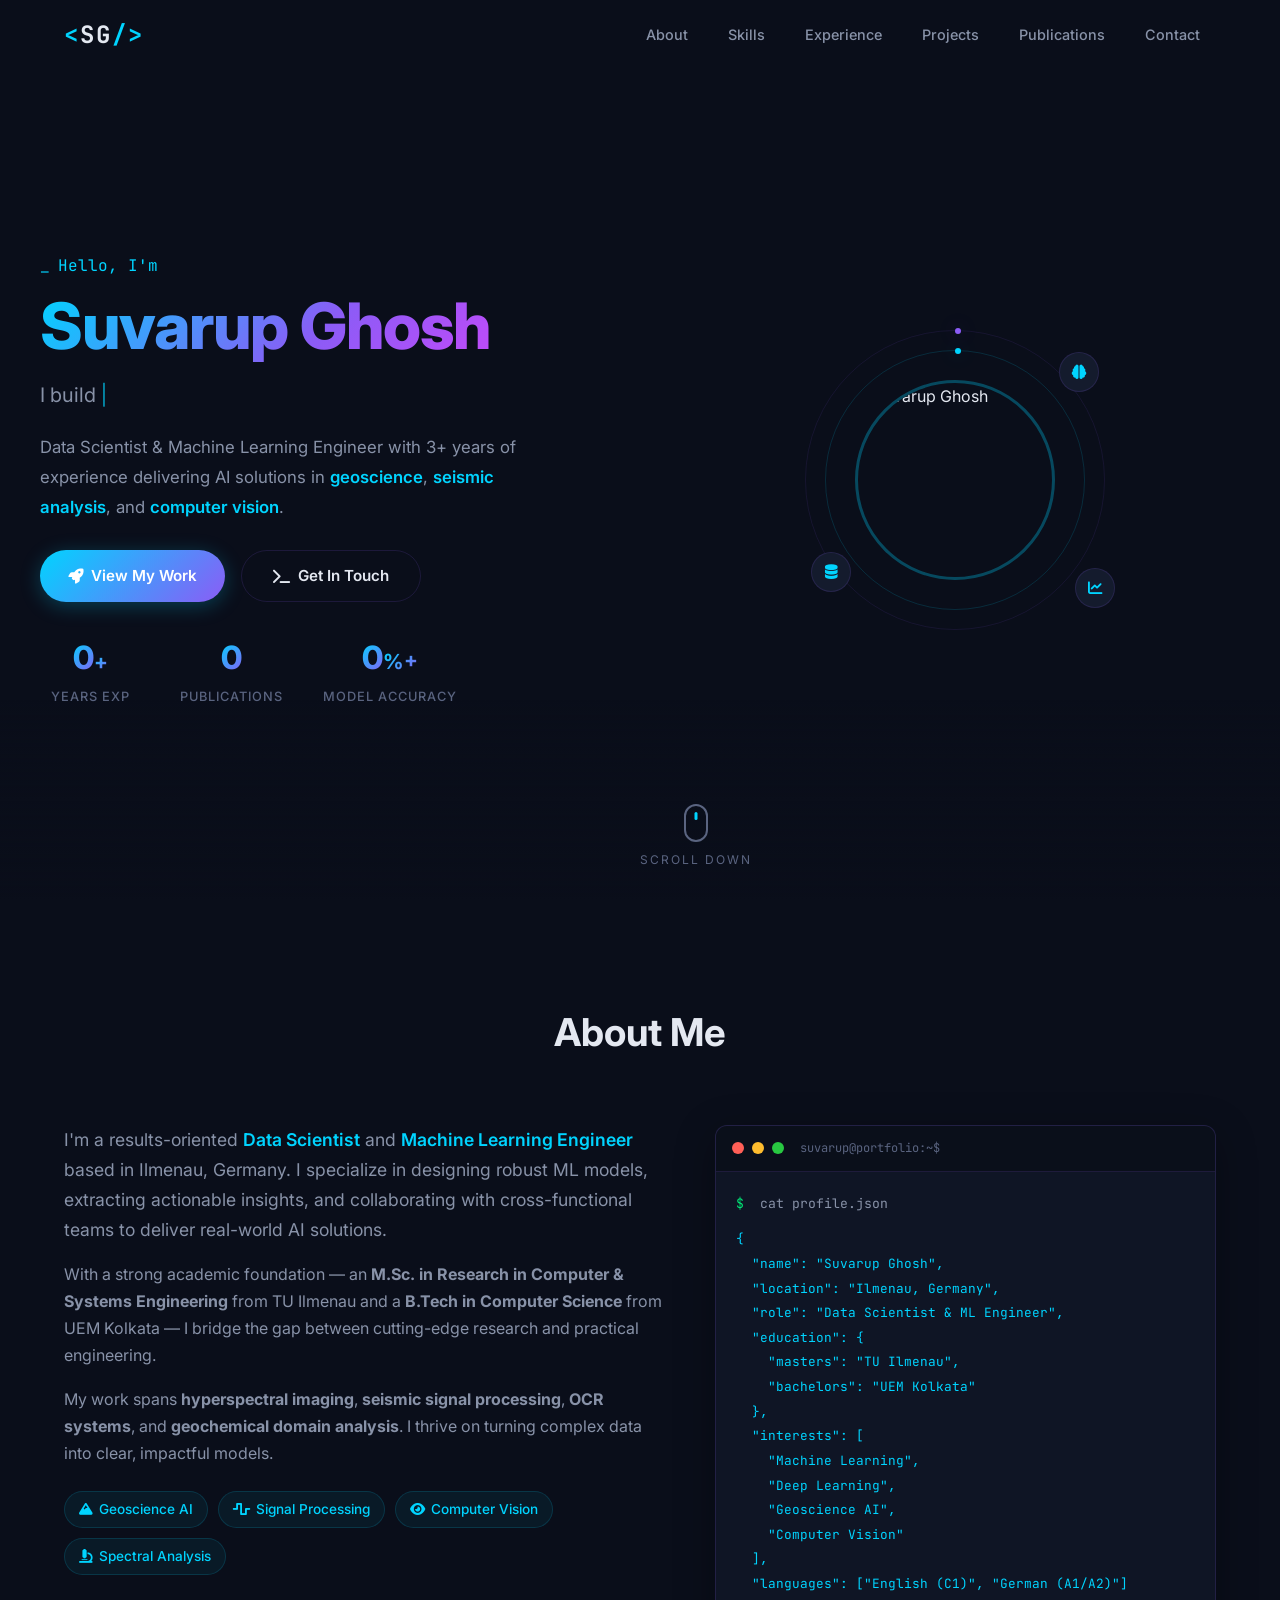
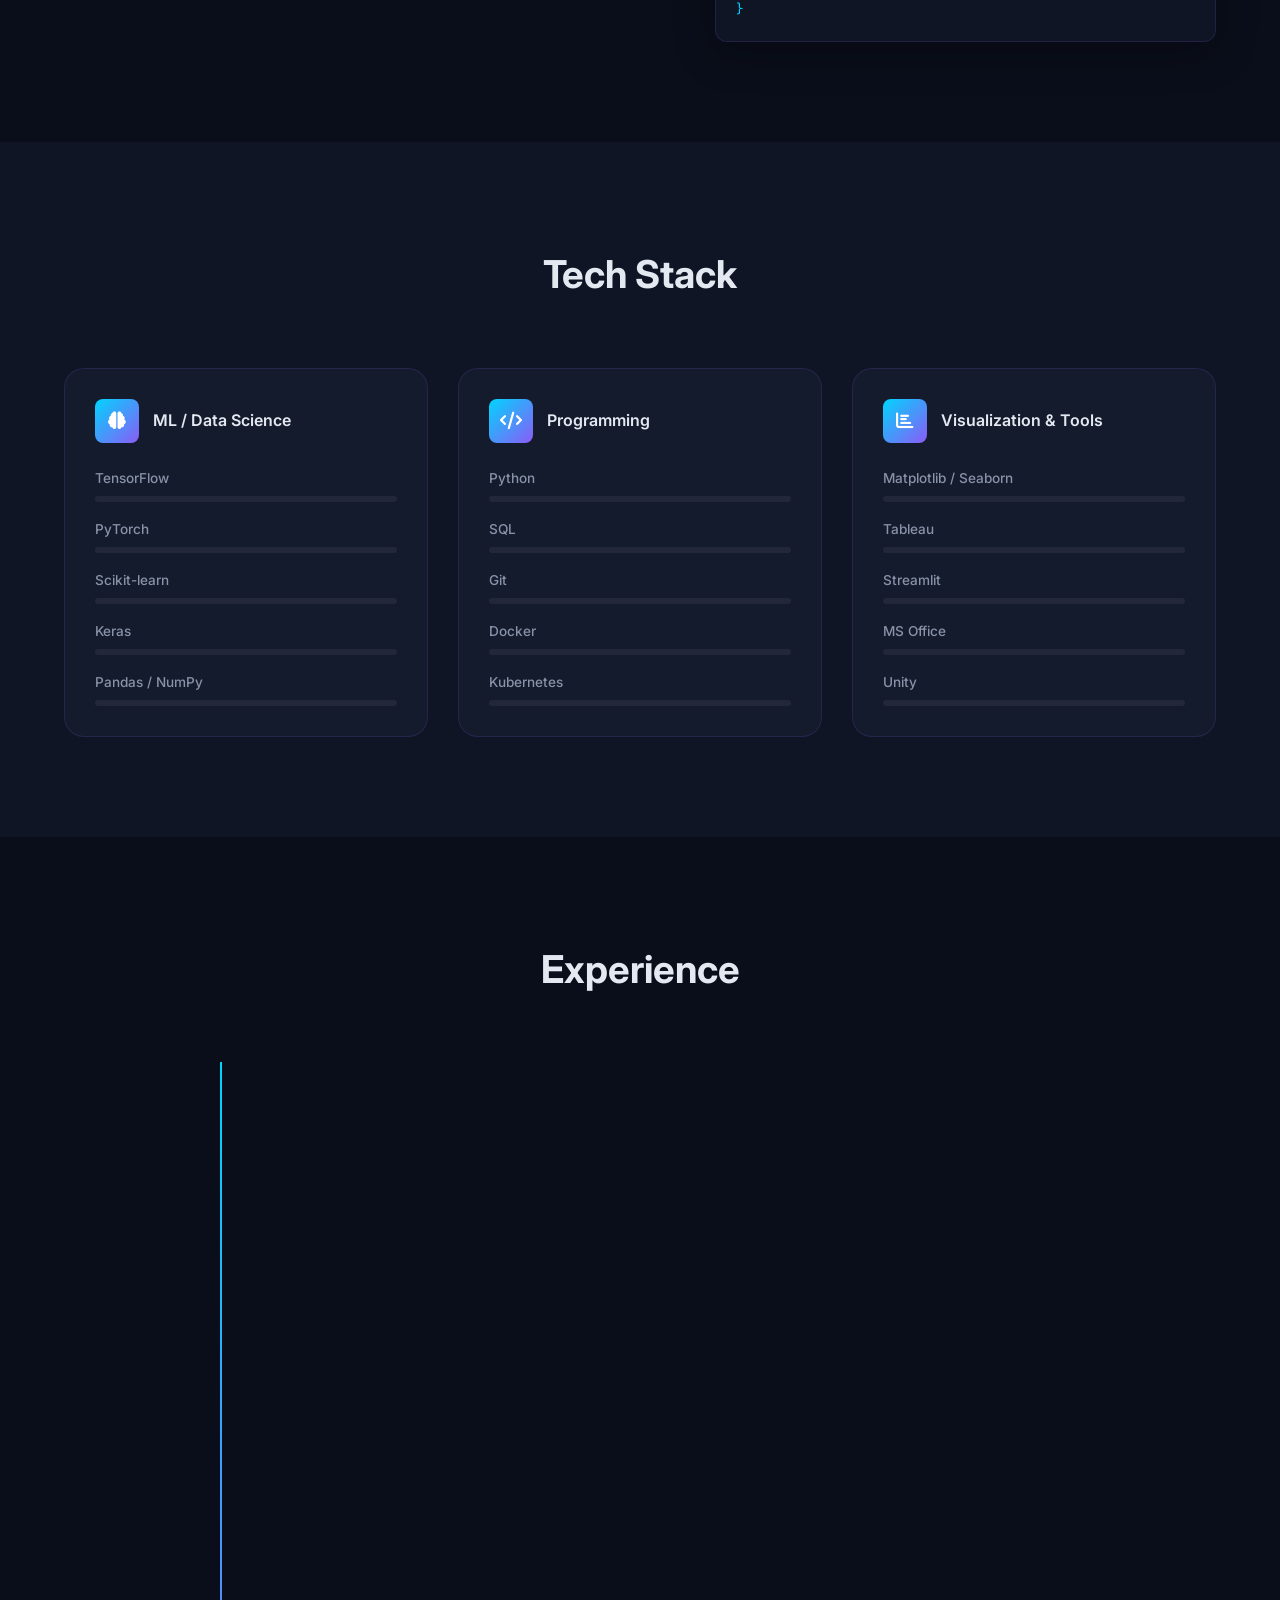
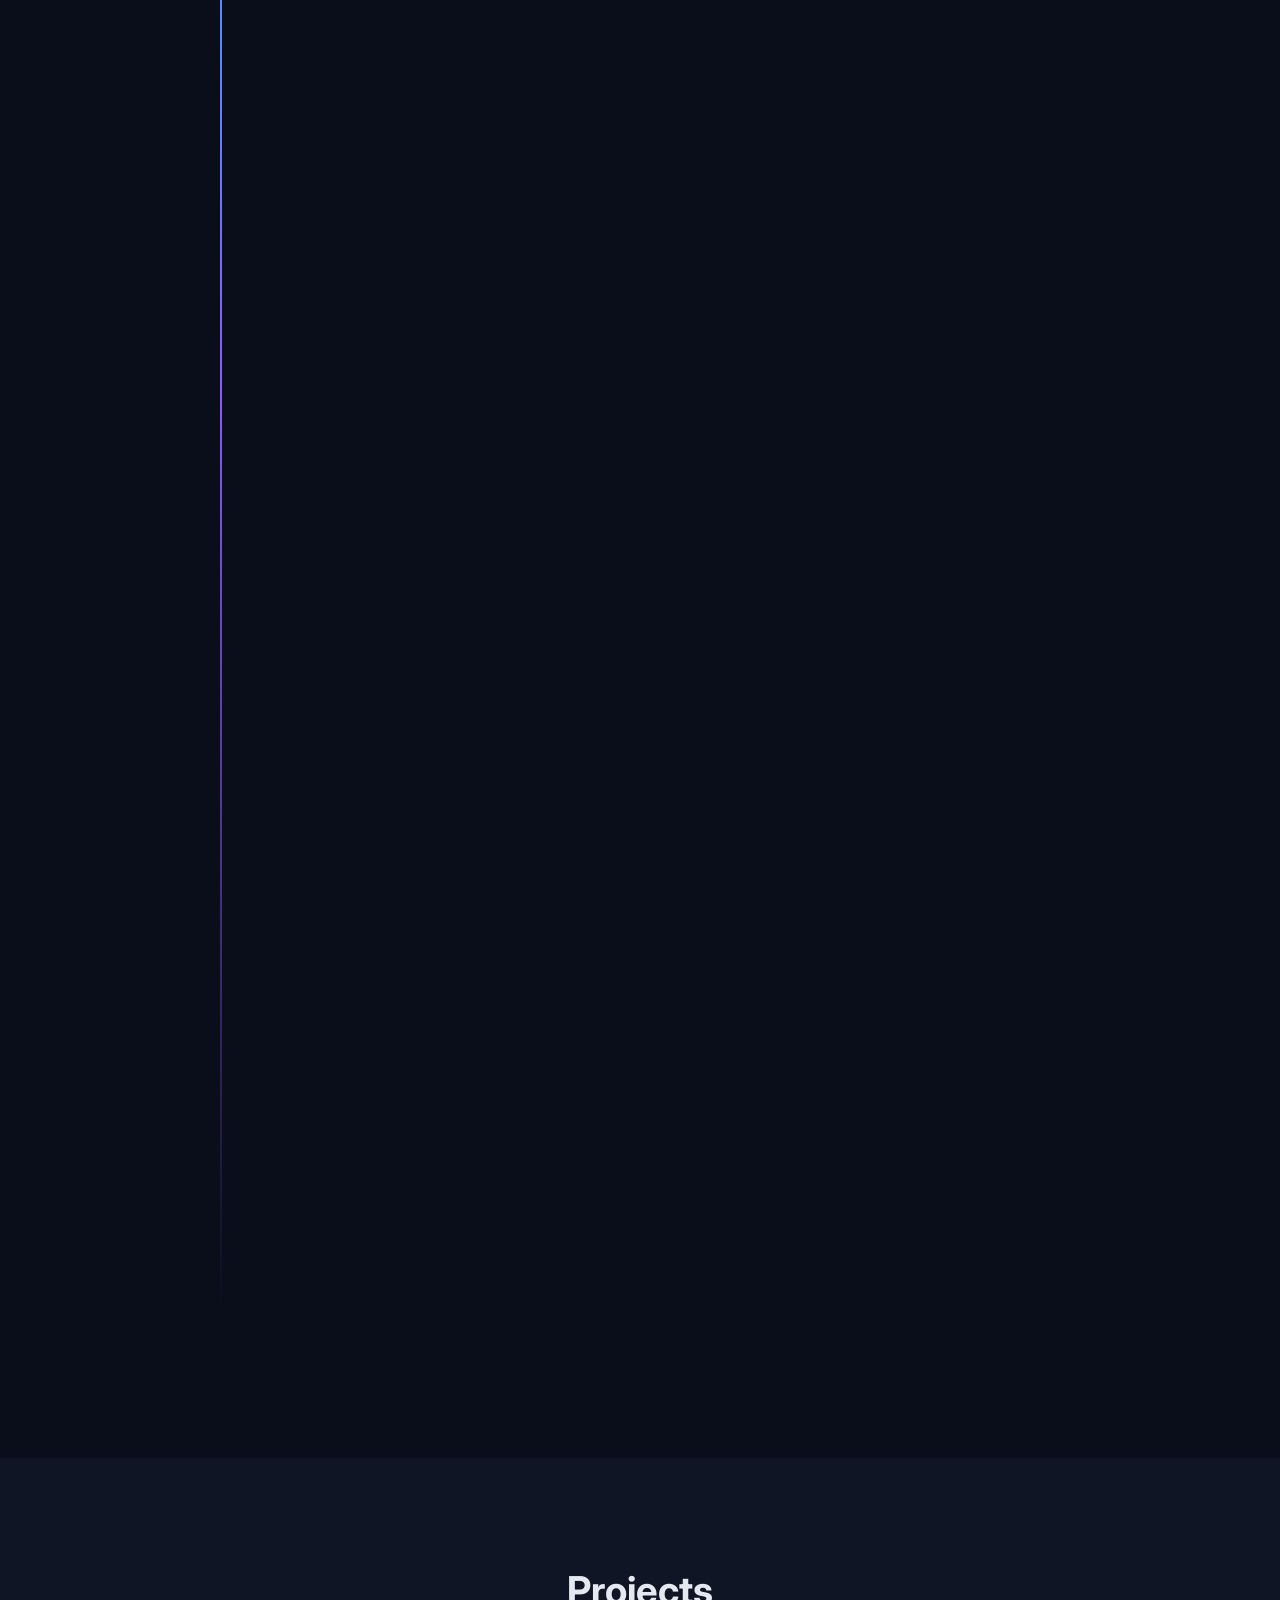
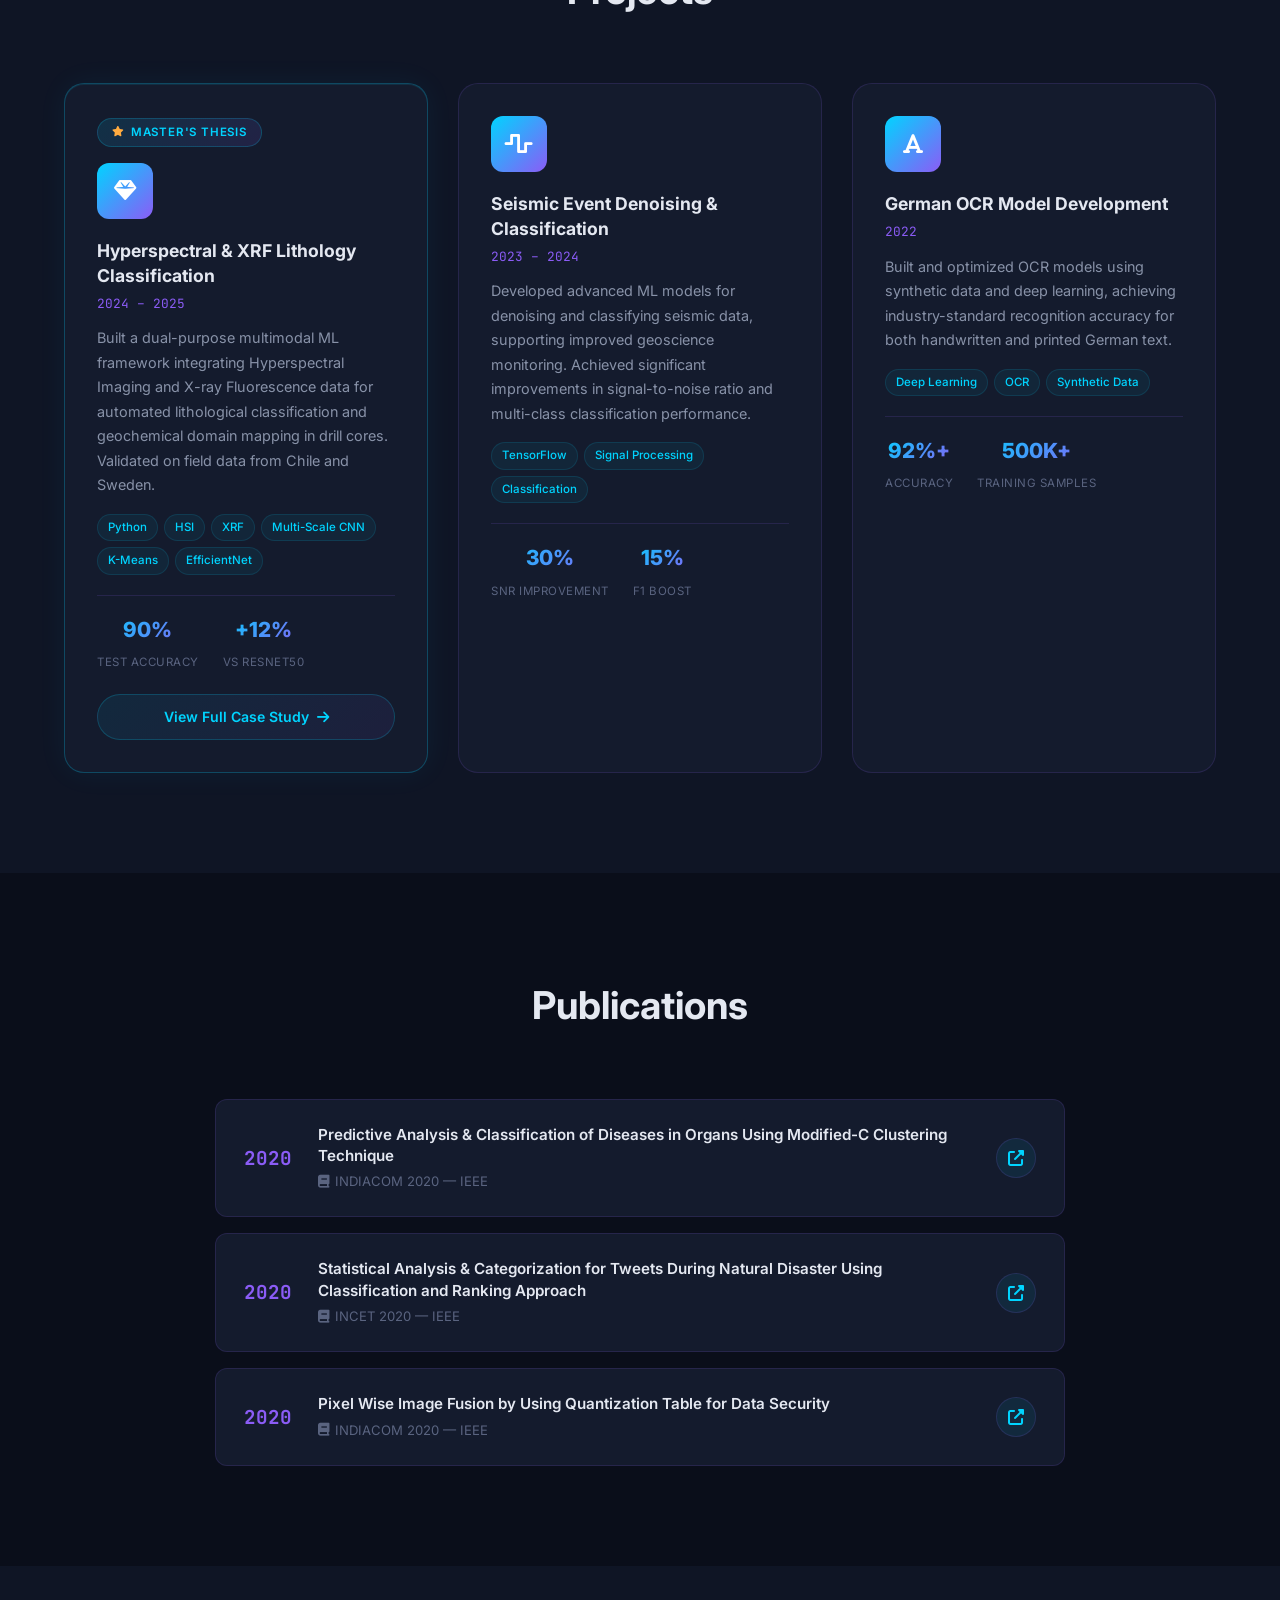
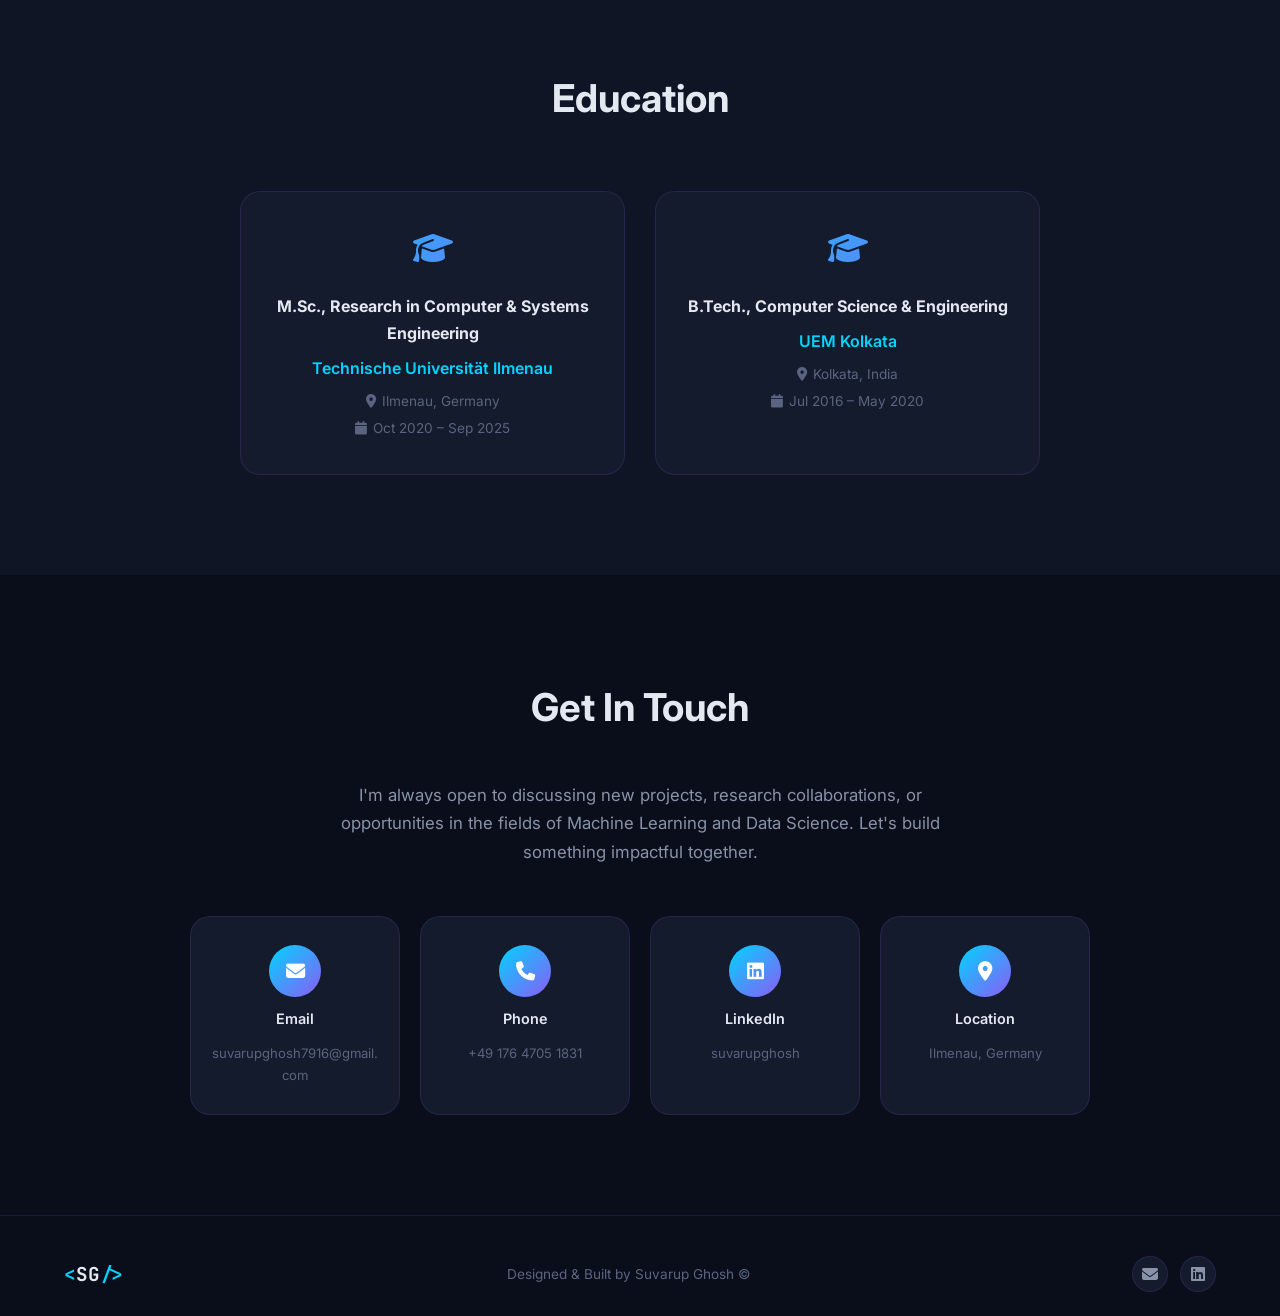
==== index.html @ 8c828f3f "Add Master's thesis case study page with full optimizations and cross-modal integration explanation" ====
<!DOCTYPE html>
<html lang="en">
<head>
    <meta charset="UTF-8">
    <meta name="viewport" content="width=device-width, initial-scale=1.0">
    <title>Suvarup Ghosh | Data Scientist & ML Engineer</title>
    <meta name="description" content="Portfolio of Suvarup Ghosh — Data Scientist & Machine Learning Engineer specializing in geoscience AI, seismic analysis, and computer vision.">
    <link rel="preconnect" href="https://fonts.googleapis.com">
    <link rel="preconnect" href="https://fonts.gstatic.com" crossorigin>
    <link href="https://fonts.googleapis.com/css2?family=Inter:wght@300;400;500;600;700;800&family=JetBrains+Mono:wght@400;500&display=swap" rel="stylesheet">
    <link rel="stylesheet" href="https://cdnjs.cloudflare.com/ajax/libs/font-awesome/6.5.1/css/all.min.css">
    <link rel="stylesheet" href="style.css">
</head>
<body>
    <!-- Particle Canvas Background -->
    <canvas id="particleCanvas"></canvas>

    <!-- Navigation -->
    <nav id="navbar" class="navbar">
        <div class="nav-container">
            <a href="#hero" class="nav-logo">
                <span class="logo-bracket">&lt;</span>SG<span class="logo-bracket">/&gt;</span>
            </a>
            <ul class="nav-links" id="navLinks">
                <li><a href="#about" class="nav-link">About</a></li>
                <li><a href="#skills" class="nav-link">Skills</a></li>
                <li><a href="#experience" class="nav-link">Experience</a></li>
                <li><a href="#projects" class="nav-link">Projects</a></li>
                <li><a href="#publications" class="nav-link">Publications</a></li>
                <li><a href="#contact" class="nav-link">Contact</a></li>
            </ul>
            <button class="nav-toggle" id="navToggle" aria-label="Toggle Navigation">
                <span></span><span></span><span></span>
            </button>
        </div>
    </nav>

    <!-- Hero Section -->
    <section id="hero" class="hero">
        <div class="hero-content">
            <div class="hero-text">
                <p class="hero-greeting">
                    <span class="typing-cursor">_</span> Hello, I'm
                </p>
                <h1 class="hero-name glitch" data-text="Suvarup Ghosh">Suvarup Ghosh</h1>
                <div class="hero-titles">
                    <span class="hero-title-static">I build </span>
                    <span class="hero-title-dynamic" id="dynamicTitle"></span>
                    <span class="cursor">|</span>
                </div>
                <p class="hero-description">
                    Data Scientist &amp; Machine Learning Engineer with 3+ years of experience delivering AI solutions in <strong>geoscience</strong>, <strong>seismic analysis</strong>, and <strong>computer vision</strong>.
                </p>
                <div class="hero-cta">
                    <a href="#projects" class="btn btn-primary btn-cta">
                        <i class="fas fa-rocket"></i> View My Work
                    </a>
                    <a href="#contact" class="btn btn-outline btn-cta">
                        <i class="fas fa-terminal"></i> Get In Touch
                    </a>
                </div>
                <div class="hero-stats">
                    <div class="stat-item">
                        <div class="stat-value-row">
                            <span class="stat-number" data-target="3">0</span><span class="stat-suffix">+</span>
                        </div>
                        <span class="stat-label">Years Exp</span>
                    </div>
                    <div class="stat-item">
                        <div class="stat-value-row">
                            <span class="stat-number" data-target="3">0</span>
                        </div>
                        <span class="stat-label">Publications</span>
                    </div>
                    <div class="stat-item">
                        <div class="stat-value-row">
                            <span class="stat-number" data-target="85">0</span><span class="stat-suffix">%+</span>
                        </div>
                        <span class="stat-label">Model Accuracy</span>
                    </div>
                </div>
            </div>
            <div class="hero-visual">
                <div class="avatar-container">
                    <div class="avatar-ring"></div>
                    <div class="avatar-ring ring-2"></div>
                    <img src="avatar.png" alt="Suvarup Ghosh" class="avatar-image">
                    <div class="orbit-dot dot-1"><i class="fas fa-brain"></i></div>
                    <div class="orbit-dot dot-2"><i class="fas fa-chart-line"></i></div>
                    <div class="orbit-dot dot-3"><i class="fas fa-database"></i></div>
                </div>
            </div>
        </div>
        <div class="scroll-indicator">
            <div class="scroll-mouse">
                <div class="scroll-wheel"></div>
            </div>
            <span>Scroll Down</span>
        </div>
    </section>

    <!-- About Section -->
    <section id="about" class="section about-section">
        <div class="container">
            <h2 class="section-title">
                About Me
            </h2>
            <div class="about-grid">
                <div class="about-text">
                    <p class="about-intro">
                        I'm a results-oriented <span class="highlight">Data Scientist</span> and <span class="highlight">Machine Learning Engineer</span> based in Ilmenau, Germany. I specialize in designing robust ML models, extracting actionable insights, and collaborating with cross-functional teams to deliver real-world AI solutions.
                    </p>
                    <p>
                        With a strong academic foundation — an <strong>M.Sc. in Research in Computer & Systems Engineering</strong> from TU Ilmenau and a <strong>B.Tech in Computer Science</strong> from UEM Kolkata — I bridge the gap between cutting-edge research and practical engineering.
                    </p>
                    <p>
                        My work spans <strong>hyperspectral imaging</strong>, <strong>seismic signal processing</strong>, <strong>OCR systems</strong>, and <strong>geochemical domain analysis</strong>. I thrive on turning complex data into clear, impactful models.
                    </p>
                    <div class="about-tags">
                        <span class="tag"><i class="fas fa-mountain"></i> Geoscience AI</span>
                        <span class="tag"><i class="fas fa-wave-square"></i> Signal Processing</span>
                        <span class="tag"><i class="fas fa-eye"></i> Computer Vision</span>
                        <span class="tag"><i class="fas fa-microscope"></i> Spectral Analysis</span>
                    </div>
                </div>
                <div class="about-card">
                    <div class="terminal-window">
                        <div class="terminal-header">
                            <div class="terminal-dot dot-red"></div>
                            <div class="terminal-dot dot-yellow"></div>
                            <div class="terminal-dot dot-green"></div>
                            <span class="terminal-title">suvarup@portfolio:~$</span>
                        </div>
                        <div class="terminal-body">
                            <p><span class="cmd-prompt">$</span> cat profile.json</p>
                            <pre><code>{
  "name": "Suvarup Ghosh",
  "location": "Ilmenau, Germany",
  "role": "Data Scientist & ML Engineer",
  "education": {
    "masters": "TU Ilmenau",
    "bachelors": "UEM Kolkata"
  },
  "interests": [
    "Machine Learning",
    "Deep Learning",
    "Geoscience AI",
    "Computer Vision"
  ],
  "languages": ["English (C1)", "German (A1/A2)"]
}</code></pre>
                        </div>
                    </div>
                </div>
            </div>
        </div>
    </section>

    <!-- Skills Section -->
    <section id="skills" class="section skills-section">
        <div class="container">
            <h2 class="section-title">
                Tech Stack
            </h2>
            <div class="skills-grid">
                <div class="skill-category" data-category="ml">
                    <div class="skill-category-header">
                        <div class="skill-icon"><i class="fas fa-brain"></i></div>
                        <h3>ML / Data Science</h3>
                    </div>
                    <div class="skill-items">
                        <div class="skill-item">
                            <span class="skill-name">TensorFlow</span>
                            <div class="skill-bar"><div class="skill-fill" data-level="90"></div></div>
                        </div>
                        <div class="skill-item">
                            <span class="skill-name">PyTorch</span>
                            <div class="skill-bar"><div class="skill-fill" data-level="85"></div></div>
                        </div>
                        <div class="skill-item">
                            <span class="skill-name">Scikit-learn</span>
                            <div class="skill-bar"><div class="skill-fill" data-level="92"></div></div>
                        </div>
                        <div class="skill-item">
                            <span class="skill-name">Keras</span>
                            <div class="skill-bar"><div class="skill-fill" data-level="88"></div></div>
                        </div>
                        <div class="skill-item">
                            <span class="skill-name">Pandas / NumPy</span>
                            <div class="skill-bar"><div class="skill-fill" data-level="95"></div></div>
                        </div>
                    </div>
                </div>
                <div class="skill-category" data-category="prog">
                    <div class="skill-category-header">
                        <div class="skill-icon"><i class="fas fa-code"></i></div>
                        <h3>Programming</h3>
                    </div>
                    <div class="skill-items">
                        <div class="skill-item">
                            <span class="skill-name">Python</span>
                            <div class="skill-bar"><div class="skill-fill" data-level="95"></div></div>
                        </div>
                        <div class="skill-item">
                            <span class="skill-name">SQL</span>
                            <div class="skill-bar"><div class="skill-fill" data-level="80"></div></div>
                        </div>
                        <div class="skill-item">
                            <span class="skill-name">Git</span>
                            <div class="skill-bar"><div class="skill-fill" data-level="85"></div></div>
                        </div>
                        <div class="skill-item">
                            <span class="skill-name">Docker</span>
                            <div class="skill-bar"><div class="skill-fill" data-level="78"></div></div>
                        </div>
                        <div class="skill-item">
                            <span class="skill-name">Kubernetes</span>
                            <div class="skill-bar"><div class="skill-fill" data-level="65"></div></div>
                        </div>
                    </div>
                </div>
                <div class="skill-category" data-category="viz">
                    <div class="skill-category-header">
                        <div class="skill-icon"><i class="fas fa-chart-bar"></i></div>
                        <h3>Visualization & Tools</h3>
                    </div>
                    <div class="skill-items">
                        <div class="skill-item">
                            <span class="skill-name">Matplotlib / Seaborn</span>
                            <div class="skill-bar"><div class="skill-fill" data-level="90"></div></div>
                        </div>
                        <div class="skill-item">
                            <span class="skill-name">Tableau</span>
                            <div class="skill-bar"><div class="skill-fill" data-level="75"></div></div>
                        </div>
                        <div class="skill-item">
                            <span class="skill-name">Streamlit</span>
                            <div class="skill-bar"><div class="skill-fill" data-level="82"></div></div>
                        </div>
                        <div class="skill-item">
                            <span class="skill-name">MS Office</span>
                            <div class="skill-bar"><div class="skill-fill" data-level="88"></div></div>
                        </div>
                        <div class="skill-item">
                            <span class="skill-name">Unity</span>
                            <div class="skill-bar"><div class="skill-fill" data-level="60"></div></div>
                        </div>
                    </div>
                </div>
            </div>
        </div>
    </section>

    <!-- Experience Section -->
    <section id="experience" class="section experience-section">
        <div class="container">
            <h2 class="section-title">
                Experience
            </h2>
            <div class="timeline">
                <div class="timeline-item" data-aos="fade-right">
                    <div class="timeline-marker">
                        <div class="marker-dot"></div>
                    </div>
                    <div class="timeline-content">
                        <div class="timeline-header">
                            <h3>Master's Thesis Student – Data Science & ML</h3>
                            <span class="timeline-company">
                                <i class="fas fa-building"></i> DMT GmbH & Co. KG, TÜV NORD GROUP
                            </span>
                            <span class="timeline-meta">
                                <i class="fas fa-calendar"></i> Sep 2024 – Sep 2025
                                <i class="fas fa-map-marker-alt"></i> Essen, Germany
                            </span>
                        </div>
                        <ul class="timeline-details">
                            <li>Developed a hyperspectral imaging (HSI) model integrating spectral and textural features, increasing lithology classification accuracy by <strong>20%</strong>.</li>
                            <li>Engineered a supervised model combining HSI and XRF data, achieving <strong>90%</strong> test accuracy on unseen drill cores.</li>
                            <li>Applied unsupervised ML for geological domain segmentation, accelerating key element identification.</li>
                            <li>Conducted multi-sensor analyses with ANCORELOG in <strong>Chile</strong> and <strong>Sweden</strong>.</li>
                            <li>Delivered results for both field operations and publications.</li>
                        </ul>
                        <div class="timeline-tags">
                            <span>Hyperspectral Imaging</span>
                            <span>XRF Analysis</span>
                            <span>Unsupervised ML</span>
                        </div>
                        <div class="reference-endorsement">
                            <div class="endorsement-header">
                                <i class="fas fa-award"></i>
                                <span>DMT Reference Letter</span>
                            </div>
                            <blockquote>
                                "Mr Ghosh's work consistently exceeded expectations… He made a significant contribution to the department's success. We were always exceptionally satisfied with his performance."
                            </blockquote>
                        </div>
                    </div>
                </div>

                <div class="timeline-item" data-aos="fade-left">
                    <div class="timeline-marker">
                        <div class="marker-dot"></div>
                    </div>
                    <div class="timeline-content">
                        <div class="timeline-header">
                            <h3>Student Assistant, Machine Learning in Seismology</h3>
                            <span class="timeline-company">
                                <i class="fas fa-building"></i> DMT GmbH & Co. KG, TÜV NORD GROUP
                            </span>
                            <span class="timeline-meta">
                                <i class="fas fa-calendar"></i> Aug 2023 – Aug 2024
                                <i class="fas fa-map-marker-alt"></i> Essen, Germany
                            </span>
                        </div>
                        <ul class="timeline-details">
                            <li>Designed and deployed ML algorithms to denoise seismic data, improving signal-to-noise ratio by <strong>30%</strong>.</li>
                            <li>Built and validated multi-class classification models, raising F1-score by <strong>15%</strong>.</li>
                            <li>Led EDA, feature engineering, and validation using Python and TensorFlow.</li>
                        </ul>
                        <div class="timeline-tags">
                            <span>Seismic Analysis</span>
                            <span>TensorFlow</span>
                            <span>Classification</span>
                        </div>
                    </div>
                </div>

                <div class="timeline-item" data-aos="fade-right">
                    <div class="timeline-marker">
                        <div class="marker-dot"></div>
                    </div>
                    <div class="timeline-content">
                        <div class="timeline-header">
                            <h3>Intern, Data Science & Experimental Text Recognition</h3>
                            <span class="timeline-company">
                                <i class="fas fa-building"></i> AI-UI GmbH
                            </span>
                            <span class="timeline-meta">
                                <i class="fas fa-calendar"></i> Dec 2022 – Apr 2023
                                <i class="fas fa-map-marker-alt"></i> Ilmenau, Germany
                            </span>
                        </div>
                        <ul class="timeline-details">
                            <li>Created synthetic German text datasets, expanding OCR training data by <strong>500,000+</strong> samples.</li>
                            <li>Co-developed OCR models achieving <strong>92%+</strong> accuracy for handwritten and printed text.</li>
                            <li>Improved models through iterative evaluation and feedback.</li>
                        </ul>
                        <div class="timeline-tags">
                            <span>OCR</span>
                            <span>Deep Learning</span>
                            <span>Synthetic Data</span>
                        </div>
                    </div>
                </div>

                <div class="timeline-item" data-aos="fade-left">
                    <div class="timeline-marker">
                        <div class="marker-dot"></div>
                    </div>
                    <div class="timeline-content">
                        <div class="timeline-header">
                            <h3>Software Engineer (Werkstudent), Full-Stack Dev</h3>
                            <span class="timeline-company">
                                <i class="fas fa-building"></i> Akademie der Wissenschaften zu Göttingen
                            </span>
                            <span class="timeline-meta">
                                <i class="fas fa-calendar"></i> Feb 2022 – Jul 2022
                                <i class="fas fa-map-marker-alt"></i> Göttingen, Germany
                            </span>
                        </div>
                        <ul class="timeline-details">
                            <li>Built client-server solutions with React.js and Leaflet for the KuVis project.</li>
                            <li>Integrated MySQL and Docker, reducing deployment time by <strong>40%</strong>.</li>
                            <li>Enhanced reliability and scalability via robust integration.</li>
                        </ul>
                        <div class="timeline-tags">
                            <span>React.js</span>
                            <span>Docker</span>
                            <span>MySQL</span>
                        </div>
                    </div>
                </div>

                <div class="timeline-item" data-aos="fade-right">
                    <div class="timeline-marker">
                        <div class="marker-dot"></div>
                    </div>
                    <div class="timeline-content">
                        <div class="timeline-header">
                            <h3>Student Assistant, Systems & Networking</h3>
                            <span class="timeline-company">
                                <i class="fas fa-building"></i> Technische Universität Ilmenau
                            </span>
                            <span class="timeline-meta">
                                <i class="fas fa-calendar"></i> Sep 2021 – Dec 2021
                                <i class="fas fa-map-marker-alt"></i> Ilmenau, Germany
                            </span>
                        </div>
                        <ul class="timeline-details">
                            <li>Administered Linux/CentOS servers, improving uptime by <strong>15%</strong>.</li>
                            <li>Enhanced communication interfaces for research networks.</li>
                            <li>Coordinated team communication and managed projects.</li>
                        </ul>
                        <div class="timeline-tags">
                            <span>Linux</span>
                            <span>Networking</span>
                            <span>Server Admin</span>
                        </div>
                    </div>
                </div>
            </div>
        </div>
    </section>

    <!-- Projects Section -->
    <section id="projects" class="section projects-section">
        <div class="container">
            <h2 class="section-title">
                Projects
            </h2>
            <div class="projects-grid">
                <div class="project-card project-card-featured" data-tilt>
                    <div class="project-card-glow"></div>
                    <div class="project-featured-badge">
                        <i class="fas fa-star"></i> Master's Thesis
                    </div>
                    <div class="project-icon">
                        <i class="fas fa-gem"></i>
                    </div>
                    <h3>Hyperspectral & XRF Lithology Classification</h3>
                    <p class="project-period">2024 – 2025</p>
                    <p class="project-desc">
                        Built a dual-purpose multimodal ML framework integrating Hyperspectral Imaging and X-ray Fluorescence data for automated lithological classification and geochemical domain mapping in drill cores. Validated on field data from Chile and Sweden.
                    </p>
                    <div class="project-tags">
                        <span>Python</span>
                        <span>HSI</span>
                        <span>XRF</span>
                        <span>Multi-Scale CNN</span>
                        <span>K-Means</span>
                        <span>EfficientNet</span>
                    </div>
                    <div class="project-metrics">
                        <div class="metric">
                            <span class="metric-value">90%</span>
                            <span class="metric-label">Test Accuracy</span>
                        </div>
                        <div class="metric">
                            <span class="metric-value">+12%</span>
                            <span class="metric-label">vs ResNet50</span>
                        </div>
                    </div>
                    <a href="thesis.html" class="project-case-study-link">
                        <span>View Full Case Study</span>
                        <i class="fas fa-arrow-right"></i>
                    </a>
                </div>

                <div class="project-card" data-tilt>
                    <div class="project-card-glow"></div>
                    <div class="project-icon">
                        <i class="fas fa-wave-square"></i>
                    </div>
                    <h3>Seismic Event Denoising & Classification</h3>
                    <p class="project-period">2023 – 2024</p>
                    <p class="project-desc">
                        Developed advanced ML models for denoising and classifying seismic data, supporting improved geoscience monitoring. Achieved significant improvements in signal-to-noise ratio and multi-class classification performance.
                    </p>
                    <div class="project-tags">
                        <span>TensorFlow</span>
                        <span>Signal Processing</span>
                        <span>Classification</span>
                    </div>
                    <div class="project-metrics">
                        <div class="metric">
                            <span class="metric-value">30%</span>
                            <span class="metric-label">SNR Improvement</span>
                        </div>
                        <div class="metric">
                            <span class="metric-value">15%</span>
                            <span class="metric-label">F1 Boost</span>
                        </div>
                    </div>
                </div>

                <div class="project-card" data-tilt>
                    <div class="project-card-glow"></div>
                    <div class="project-icon">
                        <i class="fas fa-font"></i>
                    </div>
                    <h3>German OCR Model Development</h3>
                    <p class="project-period">2022</p>
                    <p class="project-desc">
                        Built and optimized OCR models using synthetic data and deep learning, achieving industry-standard recognition accuracy for both handwritten and printed German text.
                    </p>
                    <div class="project-tags">
                        <span>Deep Learning</span>
                        <span>OCR</span>
                        <span>Synthetic Data</span>
                    </div>
                    <div class="project-metrics">
                        <div class="metric">
                            <span class="metric-value">92%+</span>
                            <span class="metric-label">Accuracy</span>
                        </div>
                        <div class="metric">
                            <span class="metric-value">500K+</span>
                            <span class="metric-label">Training Samples</span>
                        </div>
                    </div>
                </div>
            </div>
        </div>
    </section>

    <!-- Publications Section -->
    <section id="publications" class="section publications-section">
        <div class="container">
            <h2 class="section-title">
                Publications
            </h2>
            <div class="publications-list">
                <div class="publication-card">
                    <div class="pub-year">2020</div>
                    <div class="pub-content">
                        <h3>Predictive Analysis & Classification of Diseases in Organs Using Modified-C Clustering Technique</h3>
                        <p class="pub-venue"><i class="fas fa-book"></i> INDIACOM 2020 — IEEE</p>
                    </div>
                    <div class="pub-link">
                        <a href="https://ieeexplore.ieee.org/document/9083717" target="_blank" class="btn-icon" title="IEEE Link"><i class="fas fa-external-link-alt"></i></a>
                    </div>
                </div>
                <div class="publication-card">
                    <div class="pub-year">2020</div>
                    <div class="pub-content">
                        <h3>Statistical Analysis & Categorization for Tweets During Natural Disaster Using Classification and Ranking Approach</h3>
                        <p class="pub-venue"><i class="fas fa-book"></i> INCET 2020 — IEEE</p>
                    </div>
                    <div class="pub-link">
                        <a href="https://ieeexplore.ieee.org/document/9154122" target="_blank" class="btn-icon" title="IEEE Link"><i class="fas fa-external-link-alt"></i></a>
                    </div>
                </div>
                <div class="publication-card">
                    <div class="pub-year">2020</div>
                    <div class="pub-content">
                        <h3>Pixel Wise Image Fusion by Using Quantization Table for Data Security</h3>
                        <p class="pub-venue"><i class="fas fa-book"></i> INDIACOM 2020 — IEEE</p>
                    </div>
                    <div class="pub-link">
                        <a href="https://ieeexplore.ieee.org/document/9083694" target="_blank" class="btn-icon" title="IEEE Link"><i class="fas fa-external-link-alt"></i></a>
                    </div>
                </div>
            </div>
        </div>
    </section>

    <!-- Education Section -->
    <section id="education" class="section education-section">
        <div class="container">
            <h2 class="section-title">
                Education
            </h2>
            <div class="education-grid">
                <div class="edu-card">
                    <div class="edu-icon"><i class="fas fa-graduation-cap"></i></div>
                    <h3>M.Sc., Research in Computer & Systems Engineering</h3>
                    <p class="edu-school">Technische Universität Ilmenau</p>
                    <p class="edu-meta"><i class="fas fa-map-marker-alt"></i> Ilmenau, Germany</p>
                    <p class="edu-meta"><i class="fas fa-calendar"></i> Oct 2020 – Sep 2025</p>
                </div>
                <div class="edu-card">
                    <div class="edu-icon"><i class="fas fa-graduation-cap"></i></div>
                    <h3>B.Tech., Computer Science & Engineering</h3>
                    <p class="edu-school">UEM Kolkata</p>
                    <p class="edu-meta"><i class="fas fa-map-marker-alt"></i> Kolkata, India</p>
                    <p class="edu-meta"><i class="fas fa-calendar"></i> Jul 2016 – May 2020</p>
                </div>
            </div>
        </div>
    </section>

    <!-- Contact Section -->
    <section id="contact" class="section contact-section">
        <div class="container">
            <h2 class="section-title">
                Get In Touch
            </h2>
            <div class="contact-content">
                <p class="contact-intro">
                    I'm always open to discussing new projects, research collaborations, or opportunities in the fields of Machine Learning and Data Science. Let's build something impactful together.
                </p>
                <div class="contact-grid">
                    <a href="https://mail.google.com/mail/?view=cm&to=suvarupghosh7916@gmail.com" target="_blank" class="contact-card" id="contact-email">
                        <div class="contact-icon"><i class="fas fa-envelope"></i></div>
                        <h3>Email</h3>
                        <p>suvarupghosh7916@gmail.com</p>
                    </a>
                    <a href="tel:+491764705183" class="contact-card" id="contact-phone">
                        <div class="contact-icon"><i class="fas fa-phone"></i></div>
                        <h3>Phone</h3>
                        <p>+49 176 4705 1831</p>
                    </a>
                    <a href="https://www.linkedin.com/in/suvarupghosh-56784a184" target="_blank" class="contact-card" id="contact-linkedin">
                        <div class="contact-icon"><i class="fab fa-linkedin"></i></div>
                        <h3>LinkedIn</h3>
                        <p>suvarupghosh</p>
                    </a>
                    <a href="https://www.google.com/maps/place/Ilmenau,+Germany" target="_blank" class="contact-card" id="contact-location">
                        <div class="contact-icon"><i class="fas fa-map-marker-alt"></i></div>
                        <h3>Location</h3>
                        <p>Ilmenau, Germany</p>
                    </a>
                </div>
            </div>
        </div>
    </section>

    <!-- Footer -->
    <footer class="footer">
        <div class="container">
            <div class="footer-content">
                <div class="footer-logo">
                    <span class="logo-bracket">&lt;</span>SG<span class="logo-bracket">/&gt;</span>
                </div>
                <p>Designed & Built by Suvarup Ghosh &copy; <span id="currentYear"></span></p>
                <div class="footer-social">
                    <a href="mailto:suvarupghosh7916@gmail.com" aria-label="Email"><i class="fas fa-envelope"></i></a>
                    <a href="https://www.linkedin.com/in/suvarupghosh-56784a184" target="_blank" aria-label="LinkedIn"><i class="fab fa-linkedin"></i></a>
                </div>
            </div>
        </div>
    </footer>

    <script src="script.js"></script>
</body>
</html>
---- style.css ----
/* ==============================
   CSS Variables & Design Tokens
   ============================== */
:root {
    --bg-primary: #0a0e1a;
    --bg-secondary: #0f1525;
    --bg-card: #141b2d;
    --bg-card-hover: #1a2340;

    --text-primary: #e4e8f1;
    --text-secondary: #8892a8;
    --text-muted: #5a6480;

    --accent-cyan: #00d4ff;
    --accent-purple: #8b5cf6;
    --accent-magenta: #e040fb;
    --accent-green: #00e676;

    --gradient-primary: linear-gradient(135deg, #00d4ff, #8b5cf6);
    --gradient-hero: linear-gradient(135deg, #00d4ff 0%, #8b5cf6 50%, #e040fb 100%);
    --gradient-card:  linear-gradient(145deg, rgba(20, 27, 45, 0.8), rgba(15, 21, 37, 0.6));

    --border-color: rgba(139, 92, 246, 0.15);
    --glow-cyan: 0 0 20px rgba(0, 212, 255, 0.3);
    --glow-purple: 0 0 20px rgba(139, 92, 246, 0.3);

    --radius-sm: 8px;
    --radius-md: 12px;
    --radius-lg: 20px;
    --radius-xl: 28px;

    --font-main: 'Inter', -apple-system, sans-serif;
    --font-mono: 'JetBrains Mono', 'Fira Code', monospace;

    --nav-height: 70px;
    --container-max: 1200px;

    --transition-fast: 0.2s ease;
    --transition-normal: 0.3s ease;
    --transition-slow: 0.5s cubic-bezier(0.16, 1, 0.3, 1);
}

/* ==============================
   Reset & Base
   ============================== */
*, *::before, *::after {
    margin: 0;
    padding: 0;
    box-sizing: border-box;
}

html {
    scroll-behavior: smooth;
    scroll-padding-top: var(--nav-height);
}

body {
    font-family: var(--font-main);
    background-color: var(--bg-primary);
    color: var(--text-primary);
    line-height: 1.7;
    overflow-x: hidden;
    -webkit-font-smoothing: antialiased;
}

::selection {
    background: rgba(139, 92, 246, 0.4);
    color: #fff;
}

a {
    color: var(--accent-cyan);
    text-decoration: none;
    transition: color var(--transition-fast);
}
a:hover {
    color: var(--accent-purple);
}

img {
    max-width: 100%;
    display: block;
}

/* ==============================
   Particle Canvas
   ============================== */
#particleCanvas {
    position: fixed;
    top: 0;
    left: 0;
    width: 100%;
    height: 100%;
    z-index: 0;
    pointer-events: none;
}

/* ==============================
   Container
   ============================== */
.container {
    max-width: var(--container-max);
    margin: 0 auto;
    padding: 0 24px;
}

/* ==============================
   Navigation
   ============================== */
.navbar {
    position: fixed;
    top: 0;
    left: 0;
    width: 100%;
    height: var(--nav-height);
    z-index: 1000;
    transition: all var(--transition-normal);
    background: transparent;
}

.navbar.scrolled {
    background: rgba(10, 14, 26, 0.85);
    backdrop-filter: blur(20px);
    -webkit-backdrop-filter: blur(20px);
    border-bottom: 1px solid var(--border-color);
    box-shadow: 0 4px 30px rgba(0, 0, 0, 0.3);
}

.nav-container {
    max-width: var(--container-max);
    margin: 0 auto;
    padding: 0 24px;
    height: 100%;
    display: flex;
    align-items: center;
    justify-content: space-between;
}

.nav-logo {
    font-family: var(--font-mono);
    font-size: 1.5rem;
    font-weight: 700;
    color: var(--text-primary);
    letter-spacing: 2px;
}

.logo-bracket {
    color: var(--accent-cyan);
}

.nav-links {
    display: flex;
    list-style: none;
    gap: 8px;
}

.nav-link {
    padding: 8px 16px;
    color: var(--text-secondary);
    font-size: 0.9rem;
    font-weight: 500;
    border-radius: var(--radius-sm);
    transition: all var(--transition-fast);
    position: relative;
}

.nav-link::after {
    content: '';
    position: absolute;
    bottom: 2px;
    left: 50%;
    width: 0;
    height: 2px;
    background: var(--gradient-primary);
    transition: all var(--transition-normal);
    transform: translateX(-50%);
    border-radius: 2px;
}

.nav-link:hover,
.nav-link.active {
    color: var(--text-primary);
}

.nav-link:hover::after,
.nav-link.active::after {
    width: 60%;
}

.nav-toggle {
    display: none;
    background: none;
    border: none;
    cursor: pointer;
    padding: 8px;
    flex-direction: column;
    gap: 5px;
}

.nav-toggle span {
    display: block;
    width: 24px;
    height: 2px;
    background: var(--text-primary);
    transition: all var(--transition-normal);
    border-radius: 2px;
}

/* ==============================
   Hero Section
   ============================== */
.hero {
    min-height: 100vh;
    display: flex;
    flex-direction: column;
    justify-content: center;
    align-items: center;
    position: relative;
    padding: 120px 24px 60px;
    overflow: hidden;
}

.hero::before {
    content: '';
    position: absolute;
    top: 0;
    left: 0;
    right: 0;
    bottom: 0;
    background: url('hero_bg.png') center/cover no-repeat;
    opacity: 0.15;
    z-index: 0;
}

.hero::after {
    content: '';
    position: absolute;
    bottom: 0;
    left: 0;
    right: 0;
    height: 200px;
    background: linear-gradient(transparent, var(--bg-primary));
    z-index: 1;
}

.hero-content {
    position: relative;
    z-index: 2;
    max-width: var(--container-max);
    margin: 0 auto;
    display: grid;
    grid-template-columns: 1fr 1fr;
    align-items: center;
    gap: 60px;
    width: 100%;
}

.hero-greeting {
    font-family: var(--font-mono);
    font-size: 1rem;
    color: var(--accent-cyan);
    margin-bottom: 12px;
    display: flex;
    align-items: center;
    gap: 8px;
}

.typing-cursor {
    animation: blink 1s step-end infinite;
}

@keyframes blink {
    50% { opacity: 0; }
}

.hero-name {
    font-size: clamp(2.5rem, 5vw, 4rem);
    font-weight: 800;
    letter-spacing: -1px;
    line-height: 1.1;
    margin-bottom: 16px;
    background: var(--gradient-hero);
    -webkit-background-clip: text;
    -webkit-text-fill-color: transparent;
    background-clip: text;
}

.hero-titles {
    font-size: 1.25rem;
    color: var(--text-secondary);
    margin-bottom: 20px;
    min-height: 2rem;
}

.hero-title-dynamic {
    color: var(--accent-purple);
    font-weight: 600;
}

.cursor {
    color: var(--accent-cyan);
    animation: blink 0.7s step-end infinite;
    font-weight: 300;
}

.hero-description {
    font-size: 1.05rem;
    color: var(--text-secondary);
    max-width: 520px;
    margin-bottom: 28px;
    line-height: 1.8;
}

.hero-description strong {
    color: var(--accent-cyan);
    font-weight: 600;
}

.hero-cta {
    display: flex;
    gap: 16px;
    margin-bottom: 40px;
}

/* Buttons */
.btn {
    display: inline-flex;
    align-items: center;
    gap: 8px;
    padding: 12px 28px;
    border-radius: var(--radius-xl);
    font-size: 0.95rem;
    font-weight: 600;
    cursor: pointer;
    transition: all var(--transition-normal);
    border: none;
    position: relative;
    overflow: hidden;
}

.btn-primary {
    background: var(--gradient-primary);
    color: #fff;
    box-shadow: 0 4px 20px rgba(0, 212, 255, 0.25);
}

.btn-primary:hover {
    transform: translateY(-2px);
    box-shadow: 0 8px 30px rgba(0, 212, 255, 0.4);
    color: #fff;
}

.btn-outline {
    background: transparent;
    color: var(--text-primary);
    border: 1.5px solid var(--border-color);
    backdrop-filter: blur(10px);
}

.btn-outline:hover {
    border-color: var(--accent-cyan);
    background: rgba(0, 212, 255, 0.05);
    color: var(--accent-cyan);
    transform: translateY(-2px);
}

/* Ensure CTA buttons are identical in size */
.btn-cta {
    min-width: 180px;
    justify-content: center;
    text-align: center;
}

/* Hero Stats */
.hero-stats {
    display: flex;
    gap: 40px;
    align-items: flex-start;
}

.stat-item {
    text-align: center;
    min-width: 100px;
    display: flex;
    flex-direction: column;
    align-items: center;
}

.stat-value-row {
    display: flex;
    align-items: baseline;
    justify-content: center;
    height: 2.5rem;
}

.stat-number {
    font-size: 2rem;
    font-weight: 800;
    background: var(--gradient-primary);
    -webkit-background-clip: text;
    -webkit-text-fill-color: transparent;
    background-clip: text;
    line-height: 1;
}

.stat-suffix {
    font-size: 1.3rem;
    font-weight: 700;
    background: var(--gradient-primary);
    -webkit-background-clip: text;
    -webkit-text-fill-color: transparent;
    background-clip: text;
    line-height: 1;
}

.stat-label {
    font-size: 0.8rem;
    color: var(--text-muted);
    text-transform: uppercase;
    letter-spacing: 1px;
    font-weight: 500;
    margin-top: 4px;
}

/* Avatar */
.hero-visual {
    display: flex;
    justify-content: center;
    align-items: center;
}

.avatar-container {
    position: relative;
    width: 320px;
    height: 320px;
    display: flex;
    justify-content: center;
    align-items: center;
}

.avatar-image {
    width: 200px;
    height: 200px;
    border-radius: 50%;
    object-fit: cover;
    border: 3px solid rgba(0, 212, 255, 0.3);
    z-index: 2;
    position: relative;
}

.avatar-ring {
    position: absolute;
    width: 260px;
    height: 260px;
    border-radius: 50%;
    border: 1px solid rgba(0, 212, 255, 0.15);
    animation: rotate 20s linear infinite;
}

.avatar-ring::before {
    content: '';
    position: absolute;
    top: -3px;
    left: 50%;
    width: 6px;
    height: 6px;
    border-radius: 50%;
    background: var(--accent-cyan);
    box-shadow: var(--glow-cyan);
}

.ring-2 {
    width: 300px;
    height: 300px;
    border-color: rgba(139, 92, 246, 0.1);
    animation-direction: reverse;
    animation-duration: 30s;
}

.ring-2::before {
    background: var(--accent-purple);
    box-shadow: var(--glow-purple);
}

@keyframes rotate {
    from { transform: rotate(0deg); }
    to { transform: rotate(360deg); }
}

.orbit-dot {
    position: absolute;
    width: 40px;
    height: 40px;
    border-radius: 50%;
    background: var(--bg-card);
    border: 1px solid var(--border-color);
    display: flex;
    justify-content: center;
    align-items: center;
    font-size: 0.9rem;
    color: var(--accent-cyan);
    z-index: 3;
    animation: float 6s ease-in-out infinite;
}

.dot-1 { top: 10%; right: 5%; animation-delay: 0s; }
.dot-2 { bottom: 10%; right: 0; animation-delay: 2s; }
.dot-3 { bottom: 15%; left: 5%; animation-delay: 4s; }

@keyframes float {
    0%, 100% { transform: translateY(0); }
    50% { transform: translateY(-12px); }
}

/* Scroll Indicator */
.scroll-indicator {
    position: absolute;
    bottom: 30px;
    left: 50%;
    transform: translateX(-50%);
    z-index: 2;
    display: flex;
    flex-direction: column;
    align-items: center;
    gap: 8px;
    color: var(--text-muted);
    font-size: 0.75rem;
    letter-spacing: 2px;
    text-transform: uppercase;
    animation: fadeInUp 1s ease 1.5s both;
}

.scroll-mouse {
    width: 24px;
    height: 38px;
    border: 2px solid var(--text-muted);
    border-radius: 12px;
    position: relative;
}

.scroll-wheel {
    width: 3px;
    height: 8px;
    background: var(--accent-cyan);
    border-radius: 2px;
    position: absolute;
    top: 6px;
    left: 50%;
    transform: translateX(-50%);
    animation: scrollDown 2s ease-in-out infinite;
}

@keyframes scrollDown {
    0% { opacity: 1; top: 6px; }
    100% { opacity: 0; top: 22px; }
}

/* ==============================
   Section Common
   ============================== */
.section {
    padding: 100px 0;
    position: relative;
    z-index: 1;
}

.section-title {
    font-size: clamp(1.8rem, 3vw, 2.5rem);
    font-weight: 700;
    margin-bottom: 60px;
    text-align: center;
}

.title-decorator {
    font-family: var(--font-mono);
    color: var(--accent-cyan);
    margin-right: 8px;
    font-weight: 400;
}

/* ==============================
   About Section
   ============================== */
.about-grid {
    display: grid;
    grid-template-columns: 1.2fr 1fr;
    gap: 50px;
    align-items: start;
}

.about-intro {
    font-size: 1.1rem;
    color: var(--text-primary);
    margin-bottom: 16px;
}

.about-text p {
    color: var(--text-secondary);
    margin-bottom: 16px;
}

.highlight {
    color: var(--accent-cyan);
    font-weight: 600;
}

.about-tags {
    display: flex;
    flex-wrap: wrap;
    gap: 10px;
    margin-top: 24px;
}

.tag {
    display: inline-flex;
    align-items: center;
    gap: 6px;
    padding: 6px 14px;
    background: rgba(0, 212, 255, 0.06);
    border: 1px solid rgba(0, 212, 255, 0.15);
    border-radius: var(--radius-xl);
    font-size: 0.85rem;
    color: var(--accent-cyan);
    font-weight: 500;
}

/* Terminal Card */
.terminal-window {
    background: var(--bg-secondary);
    border: 1px solid var(--border-color);
    border-radius: var(--radius-md);
    overflow: hidden;
    box-shadow: 0 10px 40px rgba(0, 0, 0, 0.3);
}

.terminal-header {
    display: flex;
    align-items: center;
    gap: 8px;
    padding: 12px 16px;
    background: rgba(0, 0, 0, 0.3);
    border-bottom: 1px solid var(--border-color);
}

.terminal-dot {
    width: 12px;
    height: 12px;
    border-radius: 50%;
}

.dot-red { background: #ff5f57; }
.dot-yellow { background: #febc2e; }
.dot-green { background: #28c841; }

.terminal-title {
    font-family: var(--font-mono);
    font-size: 0.75rem;
    color: var(--text-muted);
    margin-left: 8px;
}

.terminal-body {
    padding: 20px;
    font-family: var(--font-mono);
    font-size: 0.82rem;
    line-height: 1.8;
    color: var(--text-secondary);
}

.terminal-body p {
    margin-bottom: 12px;
}

.cmd-prompt {
    color: var(--accent-green);
    margin-right: 8px;
}

.terminal-body pre {
    margin: 0;
}

.terminal-body code {
    color: var(--accent-cyan);
    font-family: var(--font-mono);
    font-size: 0.8rem;
}

/* ==============================
   Skills Section
   ============================== */
.skills-section {
    background: var(--bg-secondary);
}

.skills-grid {
    display: grid;
    grid-template-columns: repeat(3, 1fr);
    gap: 30px;
}

.skill-category {
    background: var(--bg-card);
    border: 1px solid var(--border-color);
    border-radius: var(--radius-lg);
    padding: 30px;
    transition: all var(--transition-normal);
}

.skill-category:hover {
    border-color: rgba(0, 212, 255, 0.3);
    transform: translateY(-4px);
    box-shadow: 0 12px 40px rgba(0, 0, 0, 0.2);
}

.skill-category-header {
    display: flex;
    align-items: center;
    gap: 14px;
    margin-bottom: 24px;
}

.skill-icon {
    width: 44px;
    height: 44px;
    border-radius: var(--radius-sm);
    background: var(--gradient-primary);
    display: flex;
    justify-content: center;
    align-items: center;
    font-size: 1.1rem;
    color: #fff;
}

.skill-category h3 {
    font-size: 1rem;
    font-weight: 600;
}

.skill-items {
    display: flex;
    flex-direction: column;
    gap: 16px;
}

.skill-item {
    display: flex;
    flex-direction: column;
    gap: 6px;
}

.skill-name {
    font-size: 0.85rem;
    color: var(--text-secondary);
    font-weight: 500;
}

.skill-bar {
    height: 6px;
    background: rgba(255, 255, 255, 0.06);
    border-radius: 3px;
    overflow: hidden;
}

.skill-fill {
    height: 100%;
    background: var(--gradient-primary);
    border-radius: 3px;
    width: 0;
    transition: width 1.5s cubic-bezier(0.16, 1, 0.3, 1);
}

/* ==============================
   Experience Section (Timeline)
   ============================== */
.timeline {
    position: relative;
    max-width: 900px;
    margin: 0 auto;
}

.timeline::before {
    content: '';
    position: absolute;
    left: 30px;
    top: 0;
    bottom: 0;
    width: 2px;
    background: linear-gradient(180deg, var(--accent-cyan), var(--accent-purple), transparent);
}

.timeline-item {
    position: relative;
    padding-left: 70px;
    margin-bottom: 40px;
    opacity: 0;
    transform: translateY(30px);
    transition: all 0.6s cubic-bezier(0.16, 1, 0.3, 1);
}

.timeline-item.visible {
    opacity: 1;
    transform: translateY(0);
}

.timeline-marker {
    position: absolute;
    left: 22px;
    top: 8px;
}

.marker-dot {
    width: 18px;
    height: 18px;
    border-radius: 50%;
    background: var(--bg-primary);
    border: 3px solid var(--accent-cyan);
    box-shadow: var(--glow-cyan);
    transition: all var(--transition-normal);
}

.timeline-item:hover .marker-dot {
    background: var(--accent-cyan);
    transform: scale(1.2);
}

.timeline-content {
    background: var(--bg-card);
    border: 1px solid var(--border-color);
    border-radius: var(--radius-md);
    padding: 28px;
    transition: all var(--transition-normal);
}

.timeline-content:hover {
    border-color: rgba(0, 212, 255, 0.25);
    box-shadow: 0 8px 30px rgba(0, 0, 0, 0.2);
}

.timeline-header h3 {
    font-size: 1.1rem;
    font-weight: 700;
    margin-bottom: 6px;
    color: var(--text-primary);
}

.timeline-company {
    display: flex;
    align-items: center;
    gap: 6px;
    color: var(--accent-cyan);
    font-size: 0.9rem;
    font-weight: 500;
    margin-bottom: 4px;
}

.timeline-meta {
    display: flex;
    align-items: center;
    gap: 6px;
    color: var(--text-muted);
    font-size: 0.82rem;
    margin-bottom: 16px;
}

.timeline-meta i {
    margin-left: 12px;
}

.timeline-meta i:first-child {
    margin-left: 0;
}

.timeline-details {
    list-style: none;
    padding: 0;
}

.timeline-details li {
    position: relative;
    padding-left: 20px;
    color: var(--text-secondary);
    font-size: 0.92rem;
    margin-bottom: 8px;
    line-height: 1.6;
}

.timeline-details li::before {
    content: '▹';
    position: absolute;
    left: 0;
    color: var(--accent-cyan);
    font-weight: 700;
}

.timeline-details li strong {
    color: var(--accent-cyan);
}

.timeline-tags {
    display: flex;
    flex-wrap: wrap;
    gap: 8px;
    margin-top: 16px;
}

.timeline-tags span {
    padding: 3px 10px;
    background: rgba(139, 92, 246, 0.1);
    border: 1px solid rgba(139, 92, 246, 0.2);
    border-radius: var(--radius-xl);
    font-size: 0.75rem;
    color: var(--accent-purple);
    font-weight: 500;
}

/* ==============================
   Projects Section
   ============================== */
.projects-section {
    background: var(--bg-secondary);
}

.projects-grid {
    display: grid;
    grid-template-columns: repeat(3, 1fr);
    gap: 30px;
}

.project-card {
    position: relative;
    background: var(--bg-card);
    border: 1px solid var(--border-color);
    border-radius: var(--radius-lg);
    padding: 32px;
    transition: all var(--transition-slow);
    overflow: hidden;
    cursor: default;
}

.project-card-glow {
    position: absolute;
    top: -50%;
    left: -50%;
    width: 200%;
    height: 200%;
    background: radial-gradient(circle at center, rgba(0, 212, 255, 0.06), transparent 60%);
    opacity: 0;
    transition: opacity var(--transition-normal);
    pointer-events: none;
}

.project-card:hover .project-card-glow {
    opacity: 1;
}

.project-card:hover {
    border-color: rgba(0, 212, 255, 0.3);
    transform: translateY(-8px);
    box-shadow: 0 20px 60px rgba(0, 0, 0, 0.3);
}

.project-icon {
    width: 56px;
    height: 56px;
    border-radius: var(--radius-md);
    background: var(--gradient-primary);
    display: flex;
    justify-content: center;
    align-items: center;
    font-size: 1.4rem;
    color: #fff;
    margin-bottom: 20px;
}

.project-card h3 {
    font-size: 1.1rem;
    font-weight: 700;
    margin-bottom: 4px;
    color: var(--text-primary);
    line-height: 1.4;
}

.project-period {
    font-family: var(--font-mono);
    font-size: 0.8rem;
    color: var(--accent-purple);
    margin-bottom: 12px;
}

.project-desc {
    color: var(--text-secondary);
    font-size: 0.9rem;
    line-height: 1.7;
    margin-bottom: 16px;
}

.project-tags {
    display: flex;
    flex-wrap: wrap;
    gap: 6px;
    margin-bottom: 20px;
}

.project-tags span {
    padding: 3px 10px;
    background: rgba(0, 212, 255, 0.06);
    border: 1px solid rgba(0, 212, 255, 0.12);
    border-radius: var(--radius-xl);
    font-size: 0.72rem;
    color: var(--accent-cyan);
    font-weight: 500;
}

.project-metrics {
    display: flex;
    gap: 24px;
    padding-top: 16px;
    border-top: 1px solid var(--border-color);
}

.metric {
    text-align: center;
}

.metric-value {
    display: block;
    font-size: 1.3rem;
    font-weight: 800;
    background: var(--gradient-primary);
    -webkit-background-clip: text;
    -webkit-text-fill-color: transparent;
    background-clip: text;
}

.metric-label {
    font-size: 0.72rem;
    color: var(--text-muted);
    text-transform: uppercase;
    letter-spacing: 0.5px;
}

/* ==============================
   Featured Project Card
   ============================== */
.project-card-featured {
    border-color: rgba(0, 212, 255, 0.25) !important;
    box-shadow: 0 0 30px rgba(0, 212, 255, 0.06), inset 0 1px 0 rgba(0, 212, 255, 0.1);
}

.project-featured-badge {
    display: inline-flex;
    align-items: center;
    gap: 6px;
    padding: 4px 14px;
    background: linear-gradient(135deg, rgba(0, 212, 255, 0.12), rgba(139, 92, 246, 0.12));
    border: 1px solid rgba(0, 212, 255, 0.2);
    border-radius: var(--radius-xl);
    font-size: 0.72rem;
    font-weight: 600;
    color: var(--accent-cyan);
    text-transform: uppercase;
    letter-spacing: 0.8px;
    margin-bottom: 16px;
}

.project-featured-badge i {
    font-size: 0.65rem;
    color: #ffab40;
}

.project-case-study-link {
    display: flex;
    align-items: center;
    justify-content: center;
    gap: 8px;
    margin-top: 20px;
    padding: 10px 24px;
    background: linear-gradient(135deg, rgba(0, 212, 255, 0.08), rgba(139, 92, 246, 0.08));
    border: 1px solid rgba(0, 212, 255, 0.2);
    border-radius: var(--radius-xl);
    font-size: 0.88rem;
    font-weight: 600;
    color: var(--accent-cyan);
    transition: all var(--transition-normal);
    cursor: pointer;
}

.project-case-study-link:hover {
    background: linear-gradient(135deg, rgba(0, 212, 255, 0.15), rgba(139, 92, 246, 0.15));
    border-color: rgba(0, 212, 255, 0.4);
    color: #fff;
    transform: translateY(-2px);
    box-shadow: 0 6px 20px rgba(0, 212, 255, 0.2);
}

.project-case-study-link i {
    transition: transform var(--transition-fast);
}

.project-case-study-link:hover i {
    transform: translateX(4px);
}

/* ==============================
   Reference Endorsement
   ============================== */
.reference-endorsement {
    margin-top: 20px;
    padding: 16px 20px;
    background: linear-gradient(135deg, rgba(0, 212, 255, 0.04), rgba(139, 92, 246, 0.04));
    border: 1px solid rgba(139, 92, 246, 0.15);
    border-left: 3px solid var(--accent-purple);
    border-radius: 0 var(--radius-sm) var(--radius-sm) 0;
}

.endorsement-header {
    display: flex;
    align-items: center;
    gap: 8px;
    margin-bottom: 8px;
    font-size: 0.78rem;
    font-weight: 600;
    color: var(--accent-purple);
    text-transform: uppercase;
    letter-spacing: 0.5px;
}

.endorsement-header i {
    color: #ffab40;
    font-size: 0.85rem;
}

.reference-endorsement blockquote {
    margin: 0;
    padding: 0;
    font-size: 0.85rem;
    color: var(--text-secondary);
    font-style: italic;
    line-height: 1.6;
    border: none;
}

/* ==============================
   Publications
   ============================== */
.publications-list {
    max-width: 850px;
    margin: 0 auto;
    display: flex;
    flex-direction: column;
    gap: 16px;
}

.publication-card {
    display: flex;
    align-items: center;
    gap: 24px;
    background: var(--bg-card);
    border: 1px solid var(--border-color);
    border-radius: var(--radius-md);
    padding: 24px 28px;
    transition: all var(--transition-normal);
}

.publication-card:hover {
    border-color: rgba(0, 212, 255, 0.25);
    transform: translateX(8px);
    box-shadow: 0 8px 30px rgba(0, 0, 0, 0.2);
}

.pub-year {
    font-family: var(--font-mono);
    font-size: 1.2rem;
    font-weight: 700;
    color: var(--accent-purple);
    white-space: nowrap;
    min-width: 50px;
}

.pub-content {
    flex: 1;
}

.pub-content h3 {
    font-size: 0.95rem;
    font-weight: 600;
    margin-bottom: 4px;
    color: var(--text-primary);
    line-height: 1.4;
}

.pub-venue {
    display: flex;
    align-items: center;
    gap: 6px;
    font-size: 0.82rem;
    color: var(--text-muted);
}

.btn-icon {
    width: 40px;
    height: 40px;
    border-radius: 50%;
    background: rgba(0, 212, 255, 0.08);
    border: 1px solid var(--border-color);
    display: flex;
    justify-content: center;
    align-items: center;
    color: var(--accent-cyan);
    transition: all var(--transition-fast);
}

.btn-icon:hover {
    background: var(--accent-cyan);
    color: var(--bg-primary);
}

/* ==============================
   Education
   ============================== */
.education-section {
    background: var(--bg-secondary);
}

.education-grid {
    display: grid;
    grid-template-columns: repeat(2, 1fr);
    gap: 30px;
    max-width: 800px;
    margin: 0 auto;
}

.edu-card {
    background: var(--bg-card);
    border: 1px solid var(--border-color);
    border-radius: var(--radius-lg);
    padding: 30px;
    text-align: center;
    transition: all var(--transition-normal);
}

.edu-card:hover {
    border-color: rgba(0, 212, 255, 0.3);
    transform: translateY(-4px);
    box-shadow: 0 12px 40px rgba(0, 0, 0, 0.2);
}

.edu-icon {
    font-size: 2rem;
    margin-bottom: 16px;
    background: var(--gradient-primary);
    -webkit-background-clip: text;
    -webkit-text-fill-color: transparent;
    background-clip: text;
}

.edu-card h3 {
    font-size: 1rem;
    font-weight: 700;
    margin-bottom: 8px;
}

.edu-school {
    color: var(--accent-cyan);
    font-weight: 600;
    margin-bottom: 8px;
}

.edu-meta {
    color: var(--text-muted);
    font-size: 0.85rem;
    display: flex;
    align-items: center;
    justify-content: center;
    gap: 6px;
    margin-bottom: 4px;
}

/* ==============================
   Contact Section
   ============================== */
.contact-intro {
    text-align: center;
    max-width: 600px;
    margin: -20px auto 50px;
    color: var(--text-secondary);
    font-size: 1.05rem;
}

.contact-grid {
    display: grid;
    grid-template-columns: repeat(4, 1fr);
    gap: 20px;
    max-width: 900px;
    margin: 0 auto;
}

.contact-card {
    background: var(--bg-card);
    border: 1px solid var(--border-color);
    border-radius: var(--radius-lg);
    padding: 28px 20px;
    text-align: center;
    transition: all var(--transition-normal);
    display: flex;
    flex-direction: column;
    align-items: center;
    gap: 10px;
    color: var(--text-primary);
}

.contact-card:hover {
    border-color: rgba(0, 212, 255, 0.3);
    transform: translateY(-4px);
    box-shadow: 0 12px 40px rgba(0, 0, 0, 0.2);
    color: var(--text-primary);
}

.contact-icon {
    width: 52px;
    height: 52px;
    border-radius: 50%;
    background: var(--gradient-primary);
    display: flex;
    justify-content: center;
    align-items: center;
    font-size: 1.2rem;
    color: #fff;
}

.contact-card h3 {
    font-size: 0.9rem;
    font-weight: 600;
}

.contact-card p {
    color: var(--text-muted);
    font-size: 0.82rem;
    word-break: break-all;
}

/* ==============================
   Footer
   ============================== */
.footer {
    padding: 40px 0;
    border-top: 1px solid var(--border-color);
    position: relative;
    z-index: 1;
}

.footer-content {
    display: flex;
    justify-content: space-between;
    align-items: center;
}

.footer-logo {
    font-family: var(--font-mono);
    font-size: 1.2rem;
    font-weight: 700;
    color: var(--text-primary);
}

.footer p {
    color: var(--text-muted);
    font-size: 0.85rem;
}

.footer-social {
    display: flex;
    gap: 12px;
}

.footer-social a {
    width: 36px;
    height: 36px;
    border-radius: 50%;
    background: var(--bg-card);
    border: 1px solid var(--border-color);
    display: flex;
    justify-content: center;
    align-items: center;
    color: var(--text-secondary);
    transition: all var(--transition-fast);
}

.footer-social a:hover {
    background: var(--accent-cyan);
    color: var(--bg-primary);
    border-color: var(--accent-cyan);
}

/* ==============================
   Animations
   ============================== */
@keyframes fadeInUp {
    from {
        opacity: 0;
        transform: translateY(30px);
    }
    to {
        opacity: 1;
        transform: translateY(0);
    }
}

.hero-greeting { animation: fadeInUp 0.8s ease 0.2s both; }
.hero-name { animation: fadeInUp 0.8s ease 0.4s both; }
.hero-titles { animation: fadeInUp 0.8s ease 0.6s both; }
.hero-description { animation: fadeInUp 0.8s ease 0.8s both; }
.hero-cta { animation: fadeInUp 0.8s ease 1s both; }
.hero-stats { animation: fadeInUp 0.8s ease 1.2s both; }
.hero-visual { animation: fadeInUp 0.8s ease 0.6s both; }

/* Reveal on scroll */
.reveal {
    opacity: 0;
    transform: translateY(30px);
    transition: all 0.8s cubic-bezier(0.16, 1, 0.3, 1);
}

.reveal.visible {
    opacity: 1;
    transform: translateY(0);
}

/* ==============================
   Responsive
   ============================== */
@media (max-width: 992px) {
    .hero-content {
        grid-template-columns: 1fr;
        text-align: center;
        gap: 40px;
    }

    .hero-description {
        margin-left: auto;
        margin-right: auto;
    }

    .hero-cta {
        justify-content: center;
    }

    .hero-stats {
        justify-content: center;
    }

    .about-grid {
        grid-template-columns: 1fr;
    }

    .skills-grid {
        grid-template-columns: 1fr 1fr;
    }

    .projects-grid {
        grid-template-columns: 1fr 1fr;
    }

    .contact-grid {
        grid-template-columns: repeat(2, 1fr);
    }
}

@media (max-width: 768px) {
    .nav-links {
        display: none;
        position: fixed;
        top: var(--nav-height);
        left: 0;
        right: 0;
        background: rgba(10, 14, 26, 0.97);
        backdrop-filter: blur(20px);
        flex-direction: column;
        padding: 20px;
        border-bottom: 1px solid var(--border-color);
    }

    .nav-links.active {
        display: flex;
    }

    .nav-toggle {
        display: flex;
    }

    .nav-toggle.active span:nth-child(1) {
        transform: rotate(45deg) translate(5px, 5px);
    }

    .nav-toggle.active span:nth-child(2) {
        opacity: 0;
    }

    .nav-toggle.active span:nth-child(3) {
        transform: rotate(-45deg) translate(5px, -5px);
    }

    .skills-grid {
        grid-template-columns: 1fr;
    }

    .projects-grid {
        grid-template-columns: 1fr;
    }

    .education-grid {
        grid-template-columns: 1fr;
    }

    .contact-grid {
        grid-template-columns: 1fr 1fr;
    }

    .publication-card {
        flex-direction: column;
        text-align: center;
    }

    .footer-content {
        flex-direction: column;
        gap: 16px;
        text-align: center;
    }

    .timeline::before {
        left: 15px;
    }

    .timeline-item {
        padding-left: 45px;
    }

    .timeline-marker {
        left: 7px;
    }
}

@media (max-width: 480px) {
    .hero {
        padding: 100px 16px 40px;
    }

    .hero-stats {
        flex-direction: column;
        gap: 16px;
    }

    .contact-grid {
        grid-template-columns: 1fr;
    }

    .avatar-container {
        width: 240px;
        height: 240px;
    }

    .avatar-image {
        width: 150px;
        height: 150px;
    }

    .avatar-ring {
        width: 200px;
        height: 200px;
    }

    .ring-2 {
        width: 230px;
        height: 230px;
    }
}
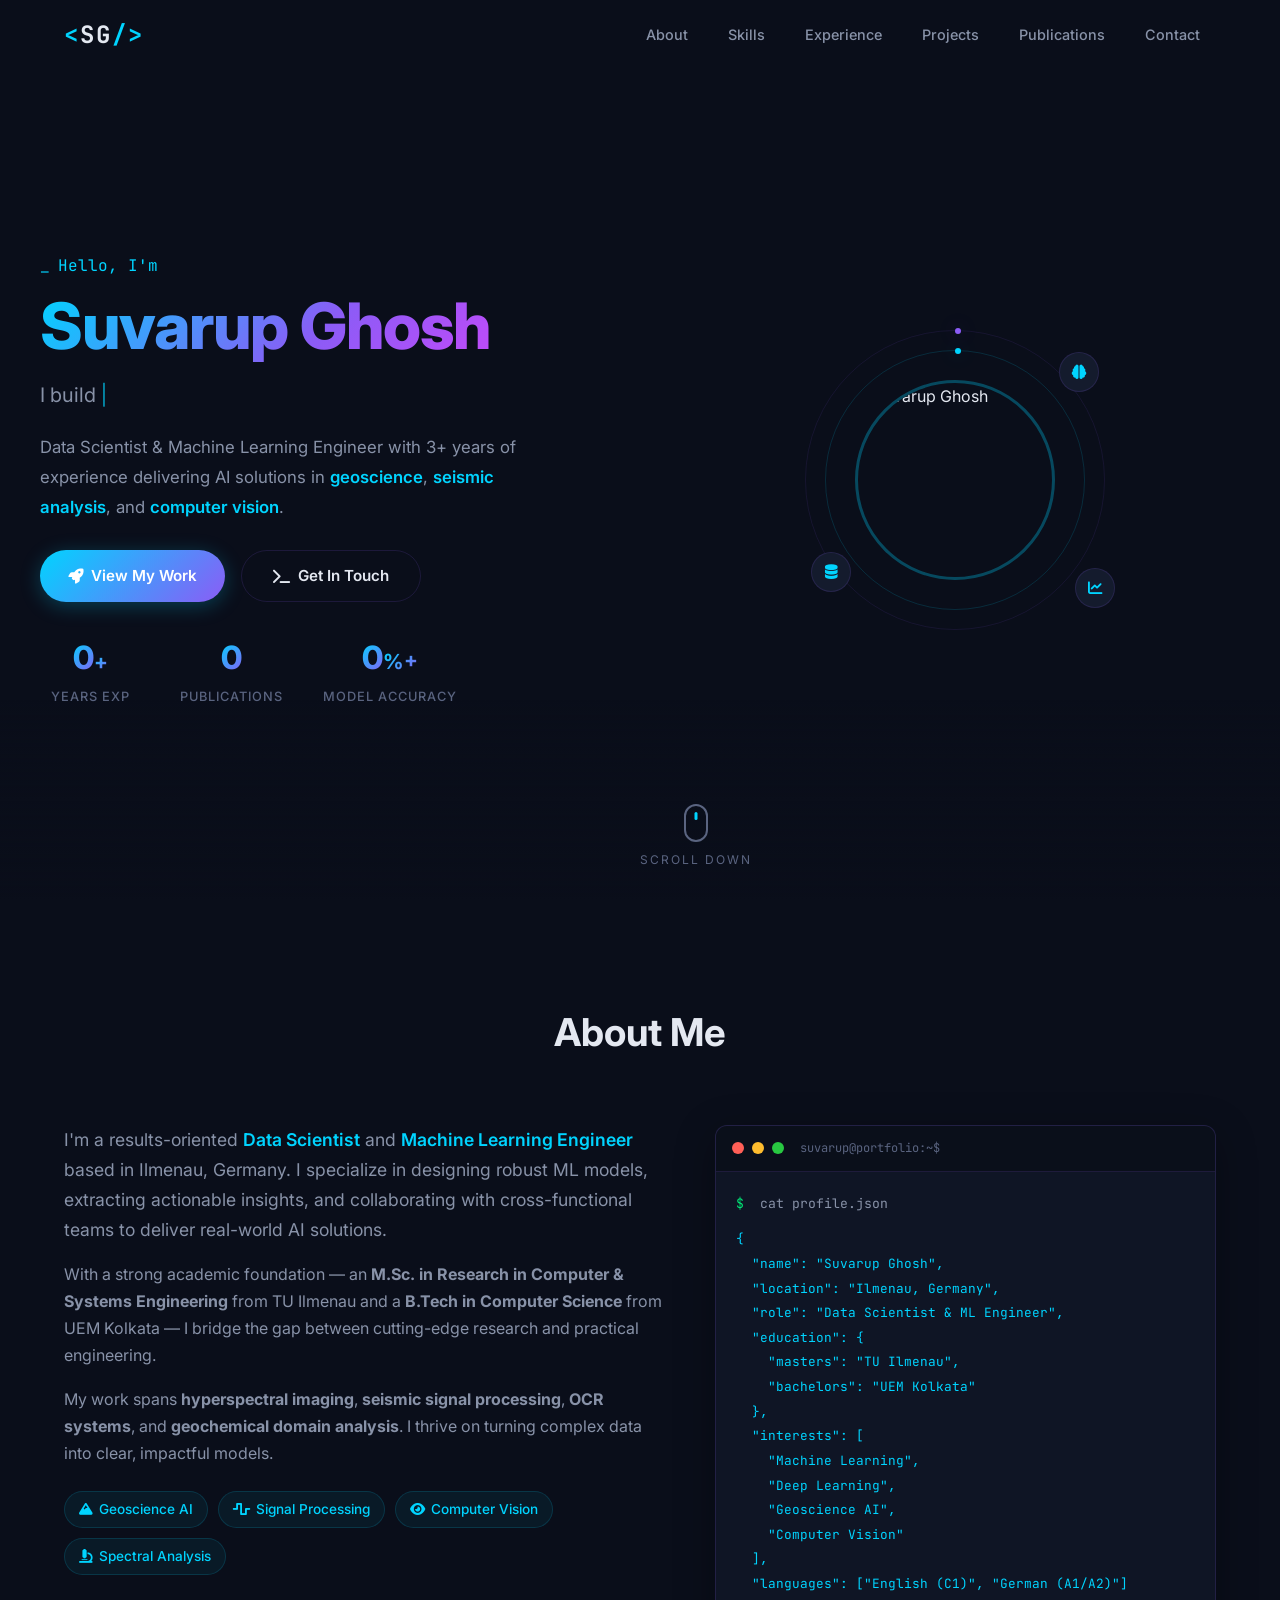
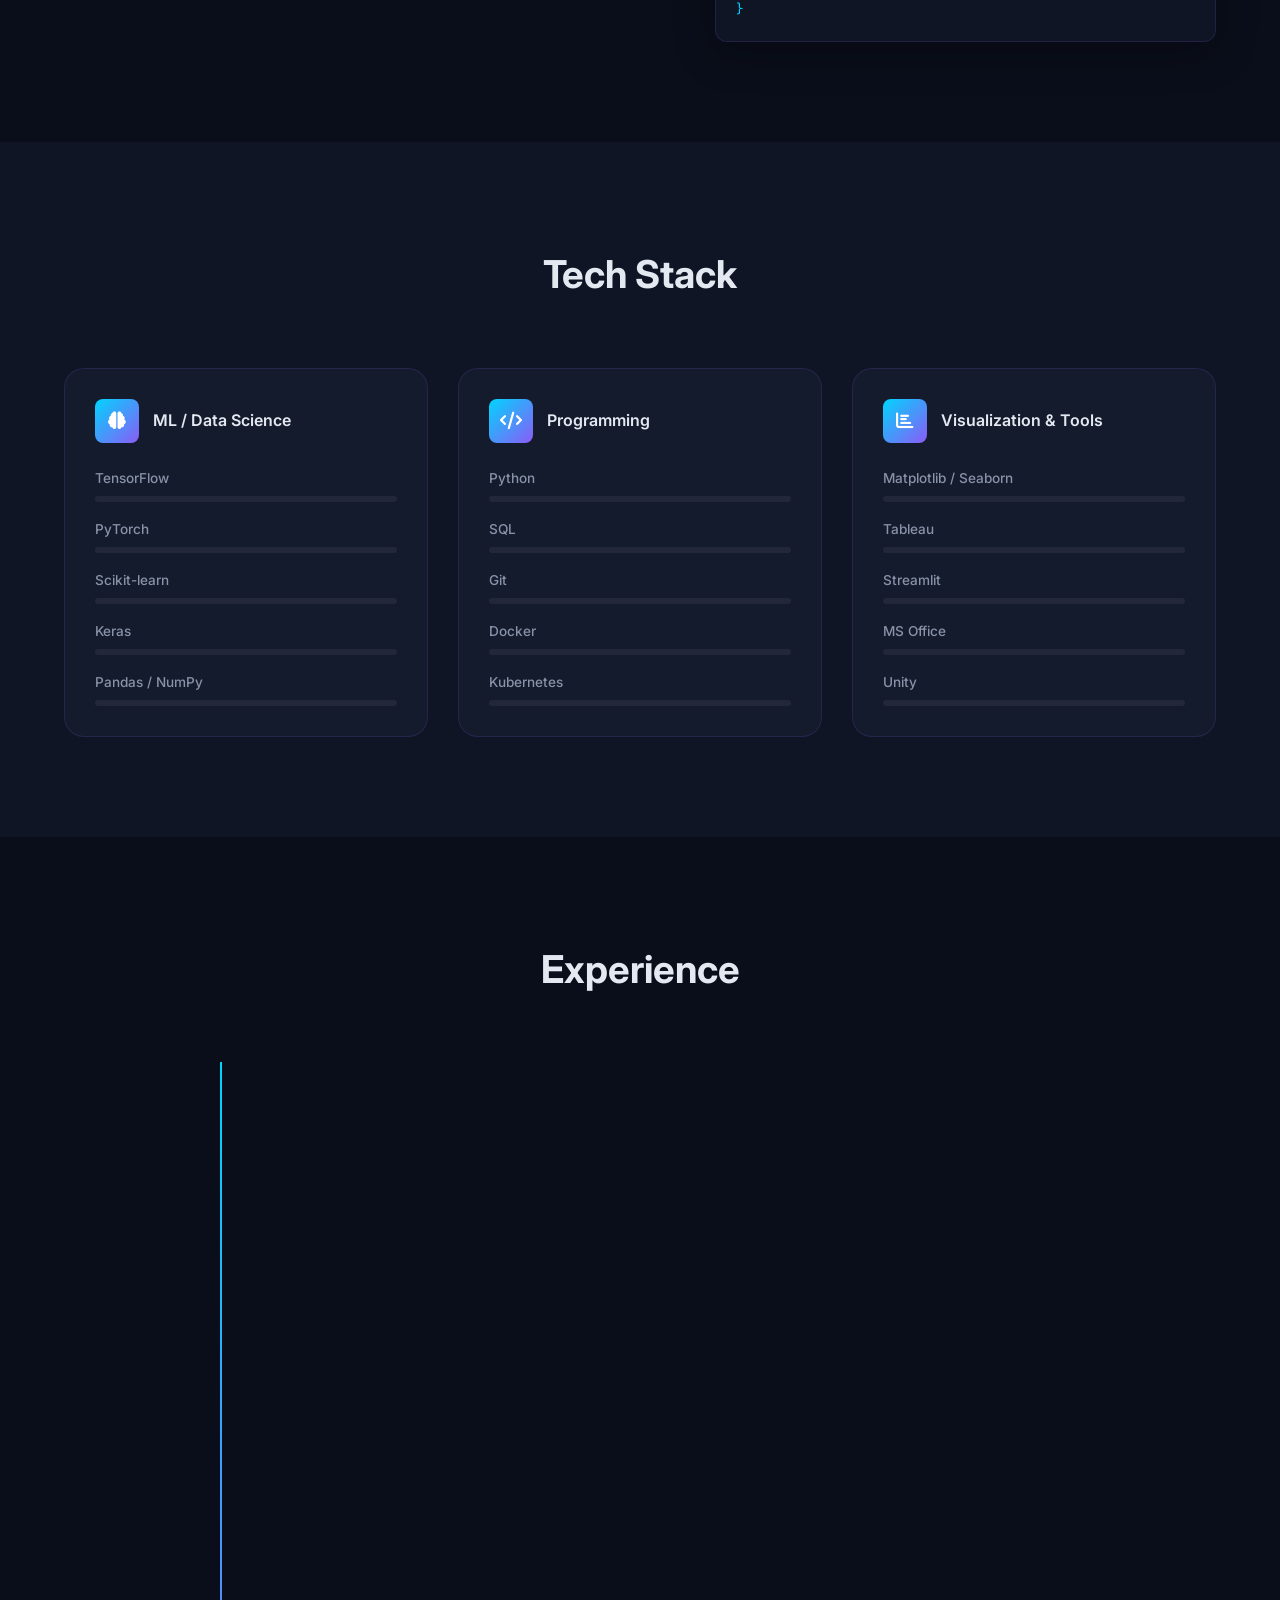
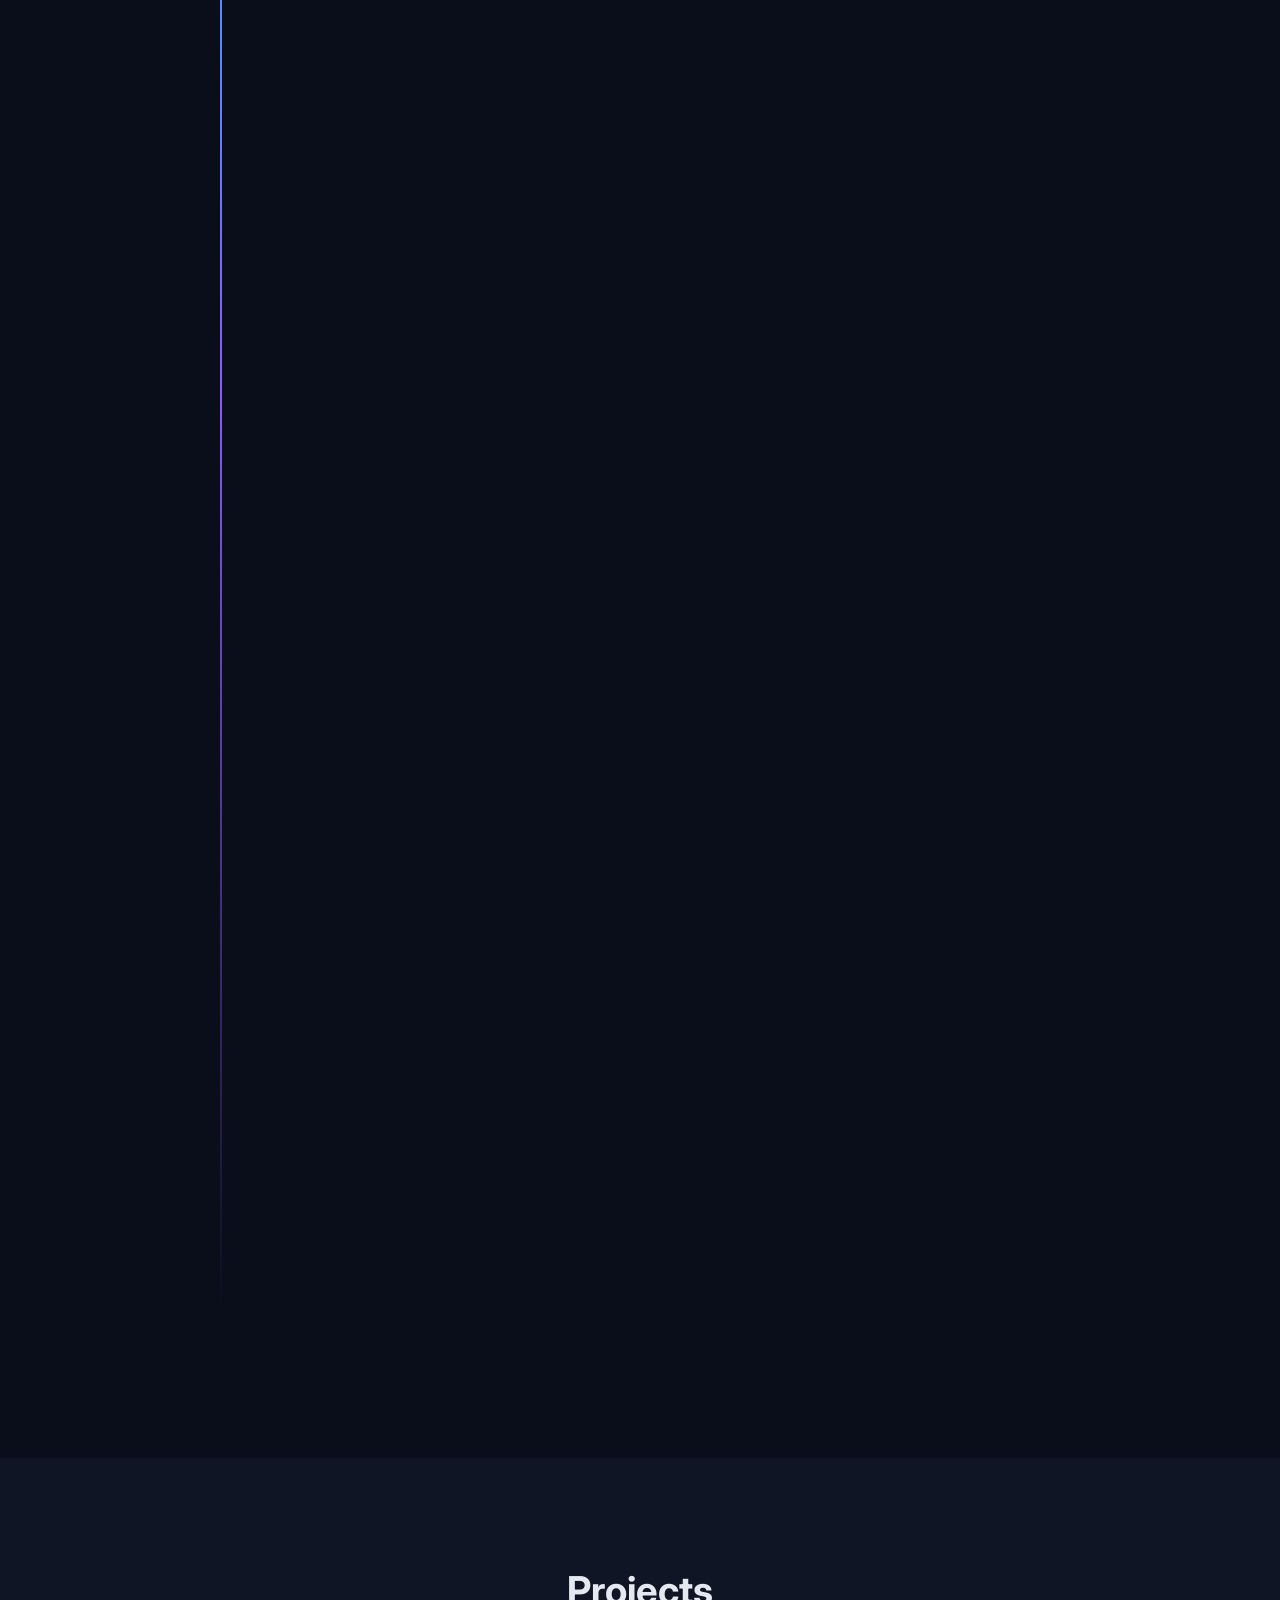
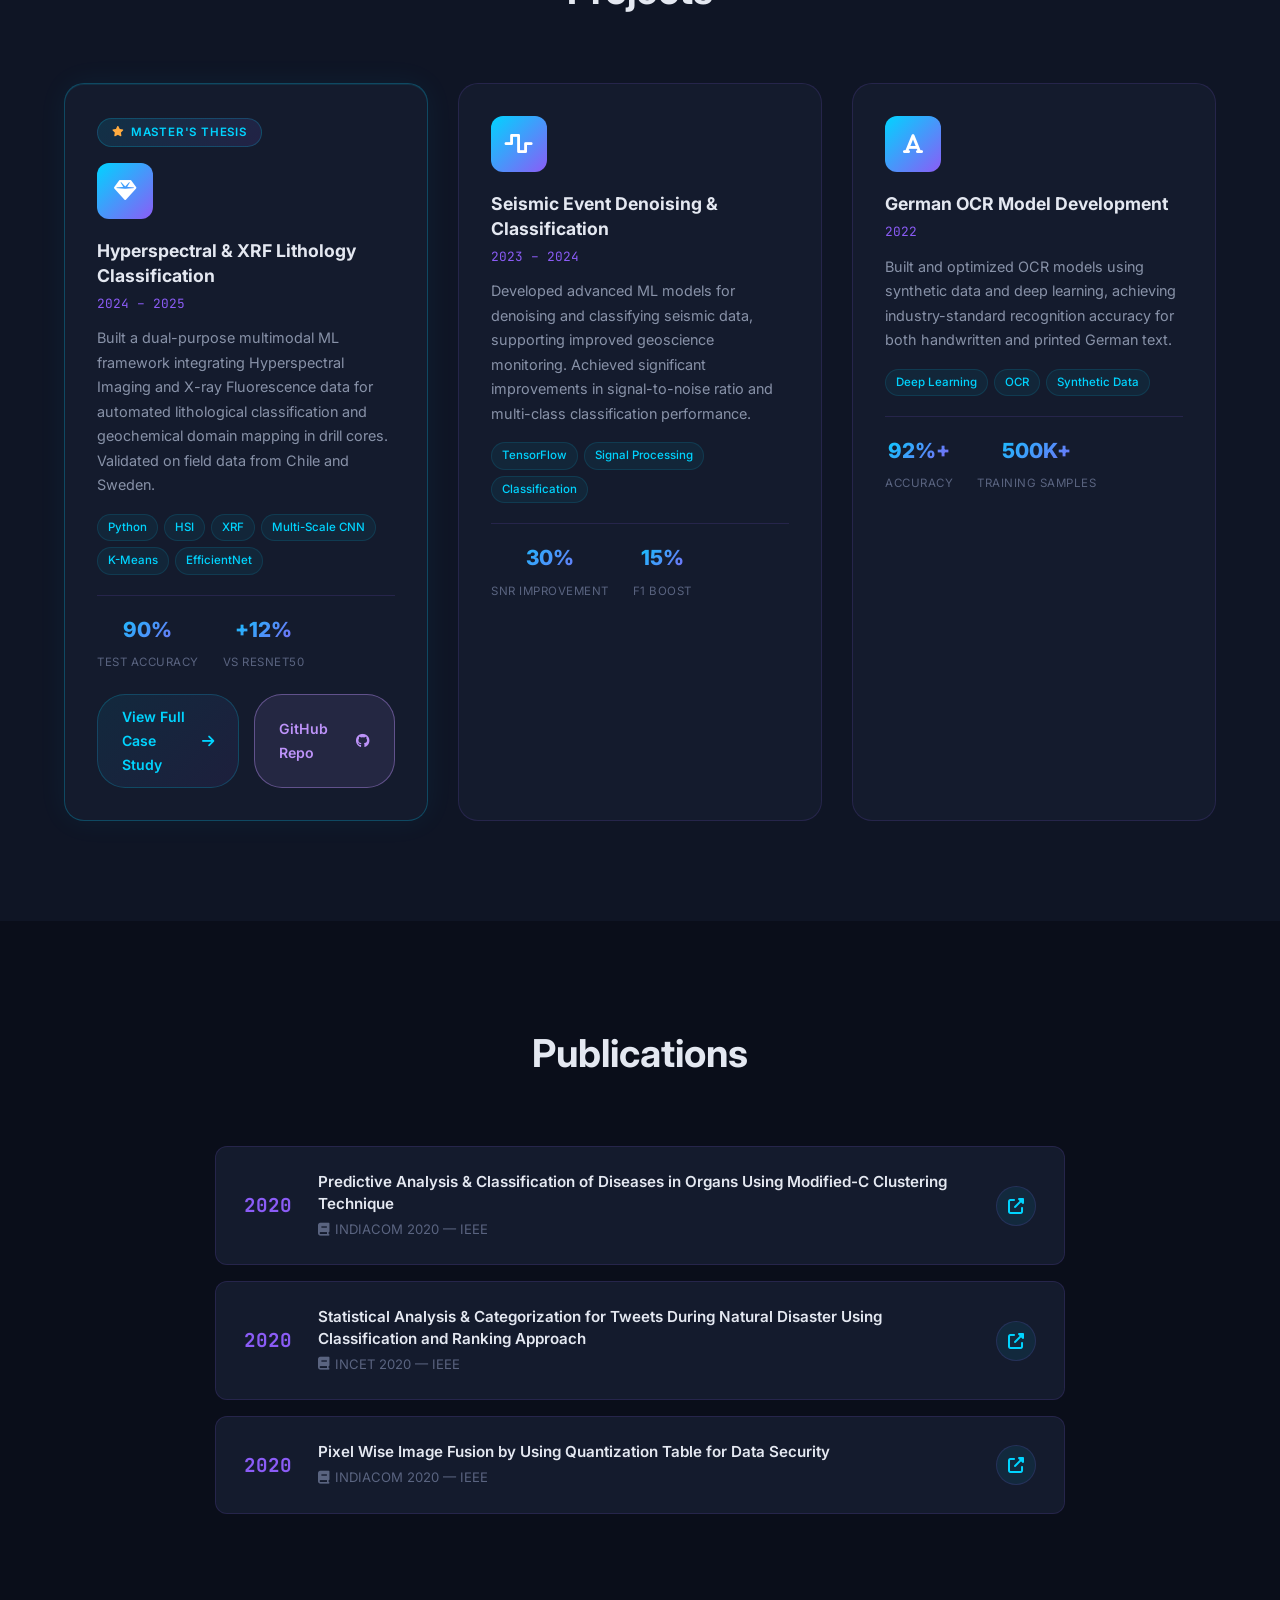
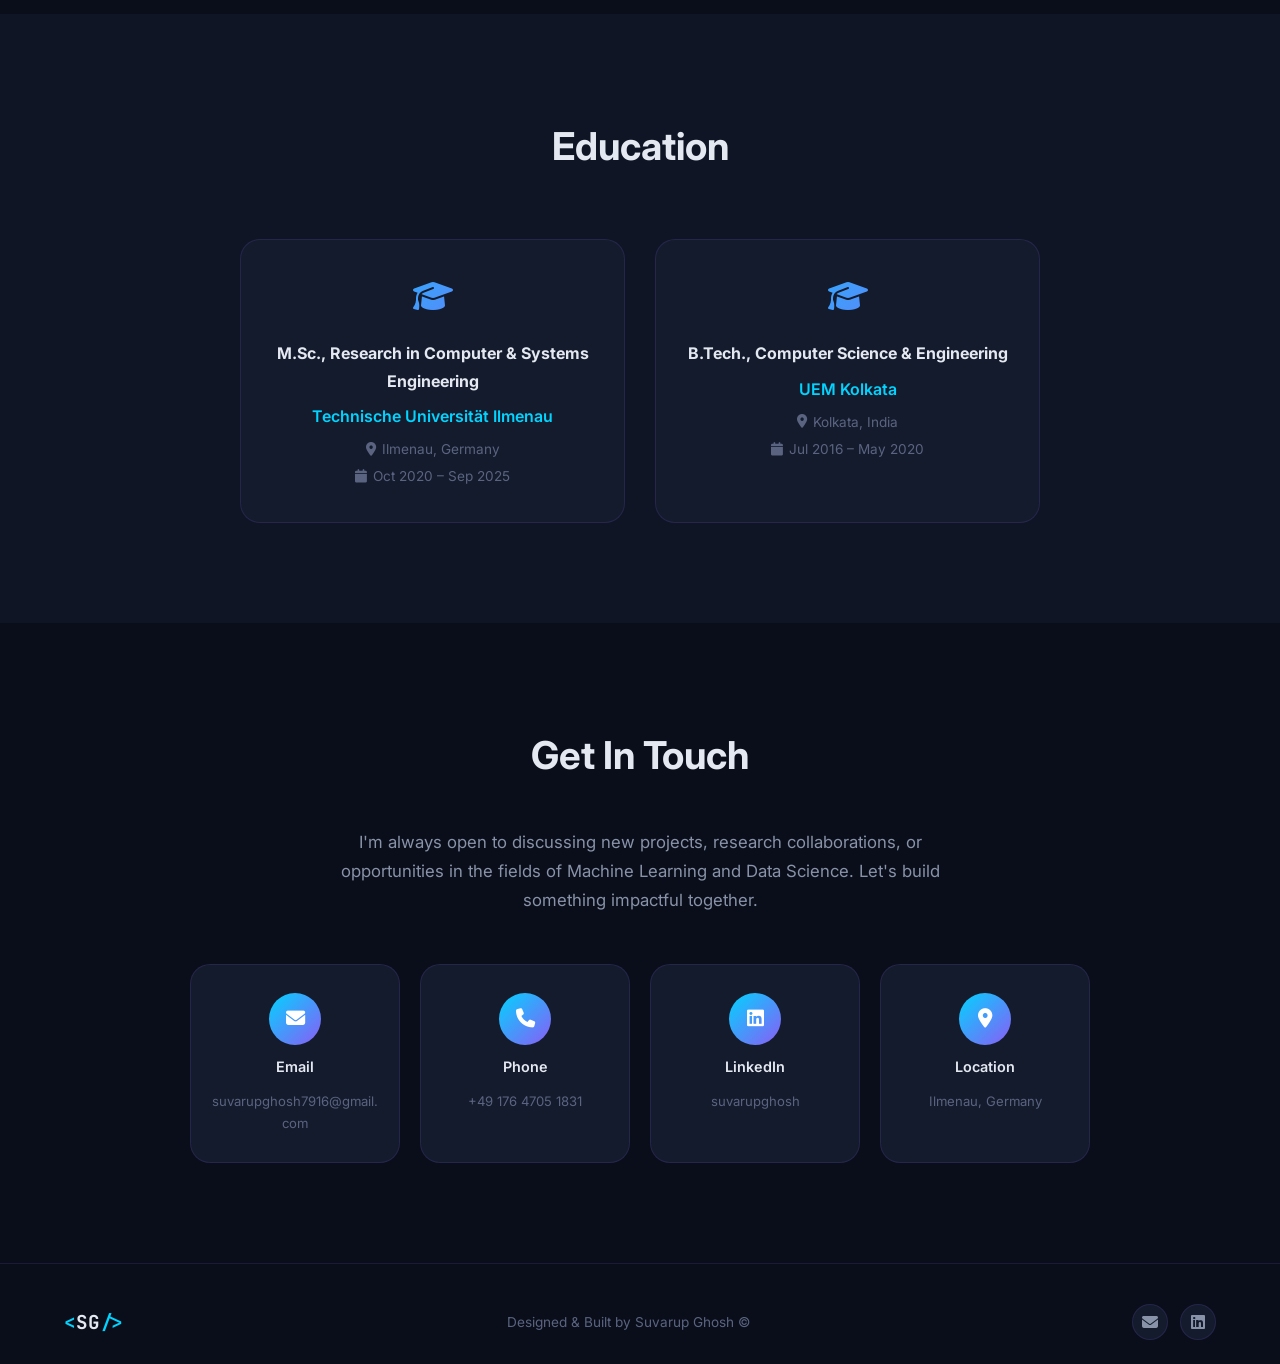
==== commit bcfaa6d6: "Update GitHub link and logo in projects section" ====
--- a/index.html
+++ b/index.html
@@ -9,7 +9,7 @@
     <link rel="preconnect" href="https://fonts.gstatic.com" crossorigin>
     <link href="https://fonts.googleapis.com/css2?family=Inter:wght@300;400;500;600;700;800&family=JetBrains+Mono:wght@400;500&display=swap" rel="stylesheet">
     <link rel="stylesheet" href="https://cdnjs.cloudflare.com/ajax/libs/font-awesome/6.5.1/css/all.min.css">
-    <link rel="stylesheet" href="style.css">
+    <link rel="stylesheet" href="style.css?v=2">
 </head>
 <body>
     <!-- Particle Canvas Background -->
@@ -450,10 +450,16 @@
                             <span class="metric-label">vs ResNet50</span>
                         </div>
                     </div>
-                    <a href="thesis.html" class="project-case-study-link">
-                        <span>View Full Case Study</span>
-                        <i class="fas fa-arrow-right"></i>
-                    </a>
+                    <div style="display: flex; gap: 15px; margin-top: auto;">
+                        <a href="thesis.html" class="project-case-study-link" style="flex: 1; justify-content: center;">
+                            <span>View Full Case Study</span>
+                            <i class="fas fa-arrow-right"></i>
+                        </a>
+                        <a href="https://github.com/suva1998/hsi-lithology-classification" target="_blank" class="project-case-study-link" style="flex: 1; justify-content: center; background: rgba(189, 147, 249, 0.1); border-color: rgba(189, 147, 249, 0.4); color: #bd93f9;">
+                            <span>GitHub Repo</span>
+                            <i class="fab fa-github"></i>
+                        </a>
+                    </div>
                 </div>
 
                 <div class="project-card" data-tilt>
@@ -631,6 +637,6 @@
         </div>
     </footer>
 
-    <script src="script.js"></script>
+    <script src="script.js?v=2"></script>
 </body>
 </html>
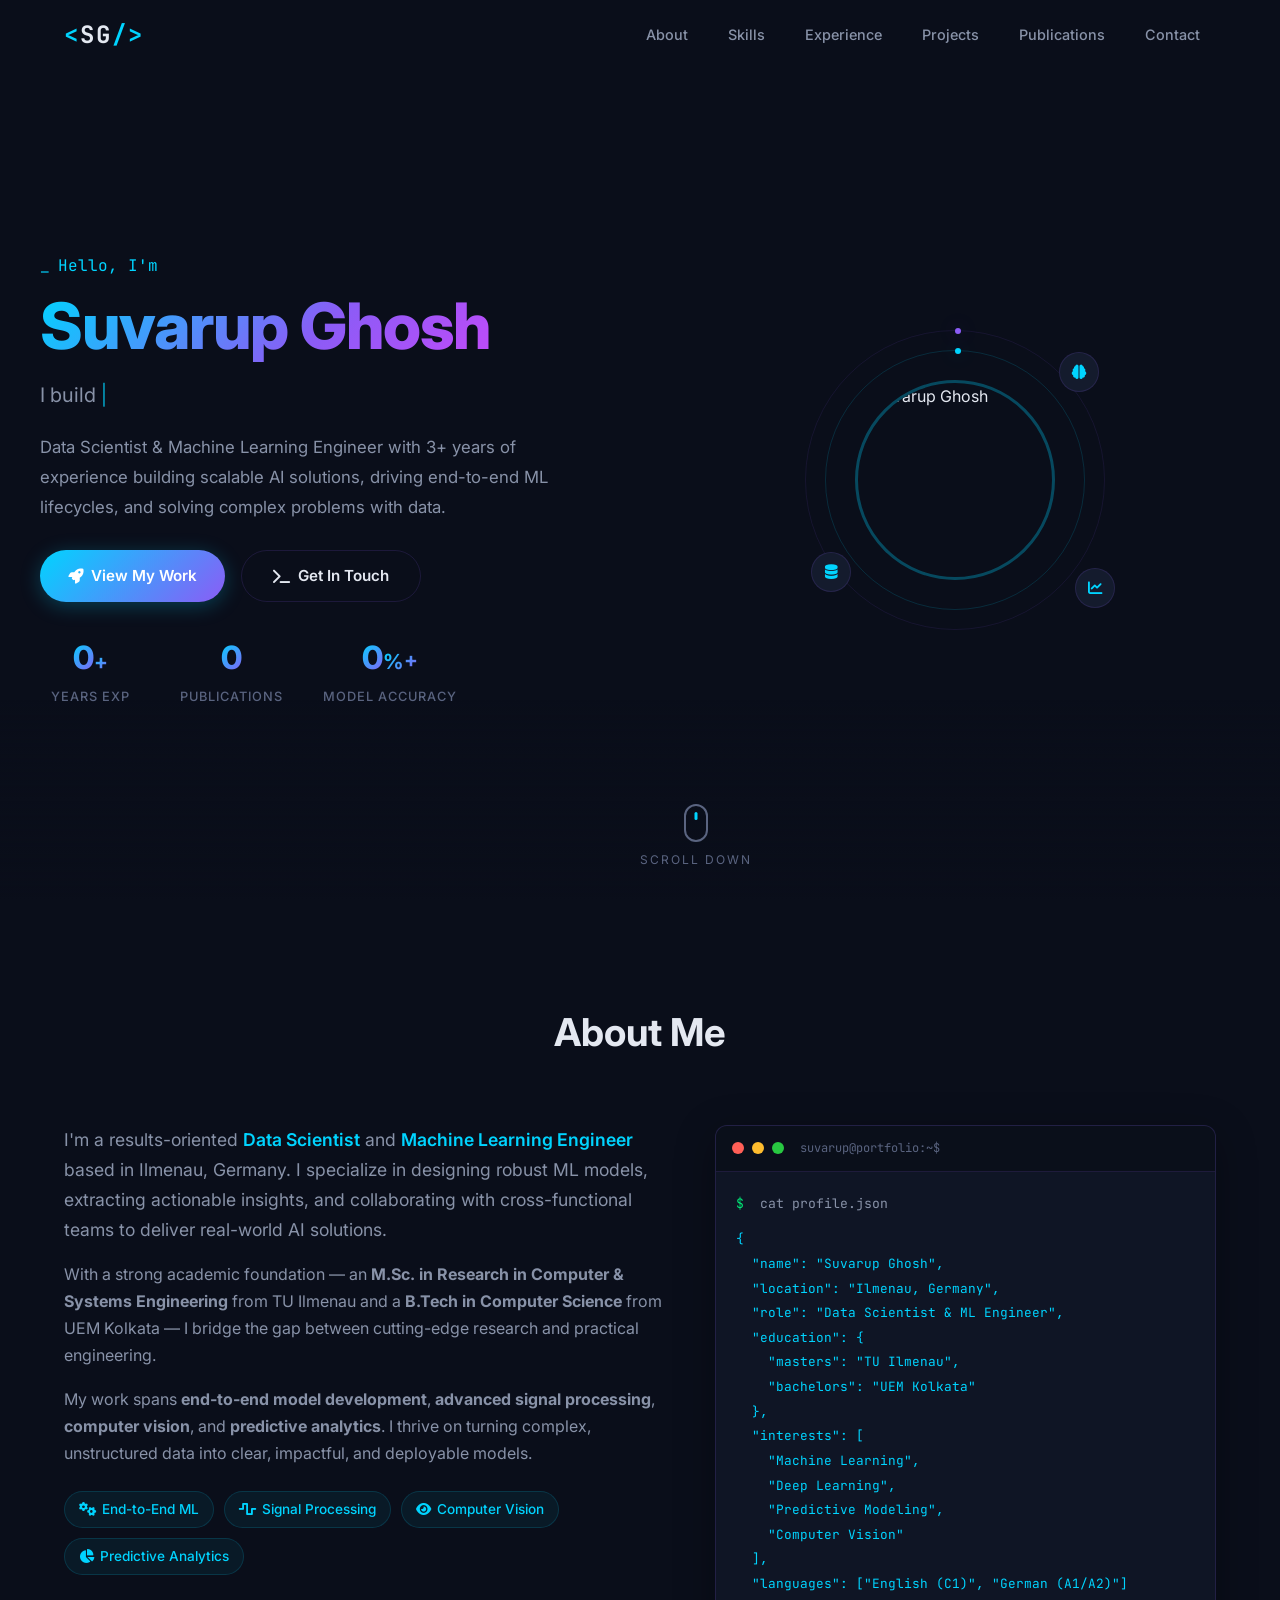
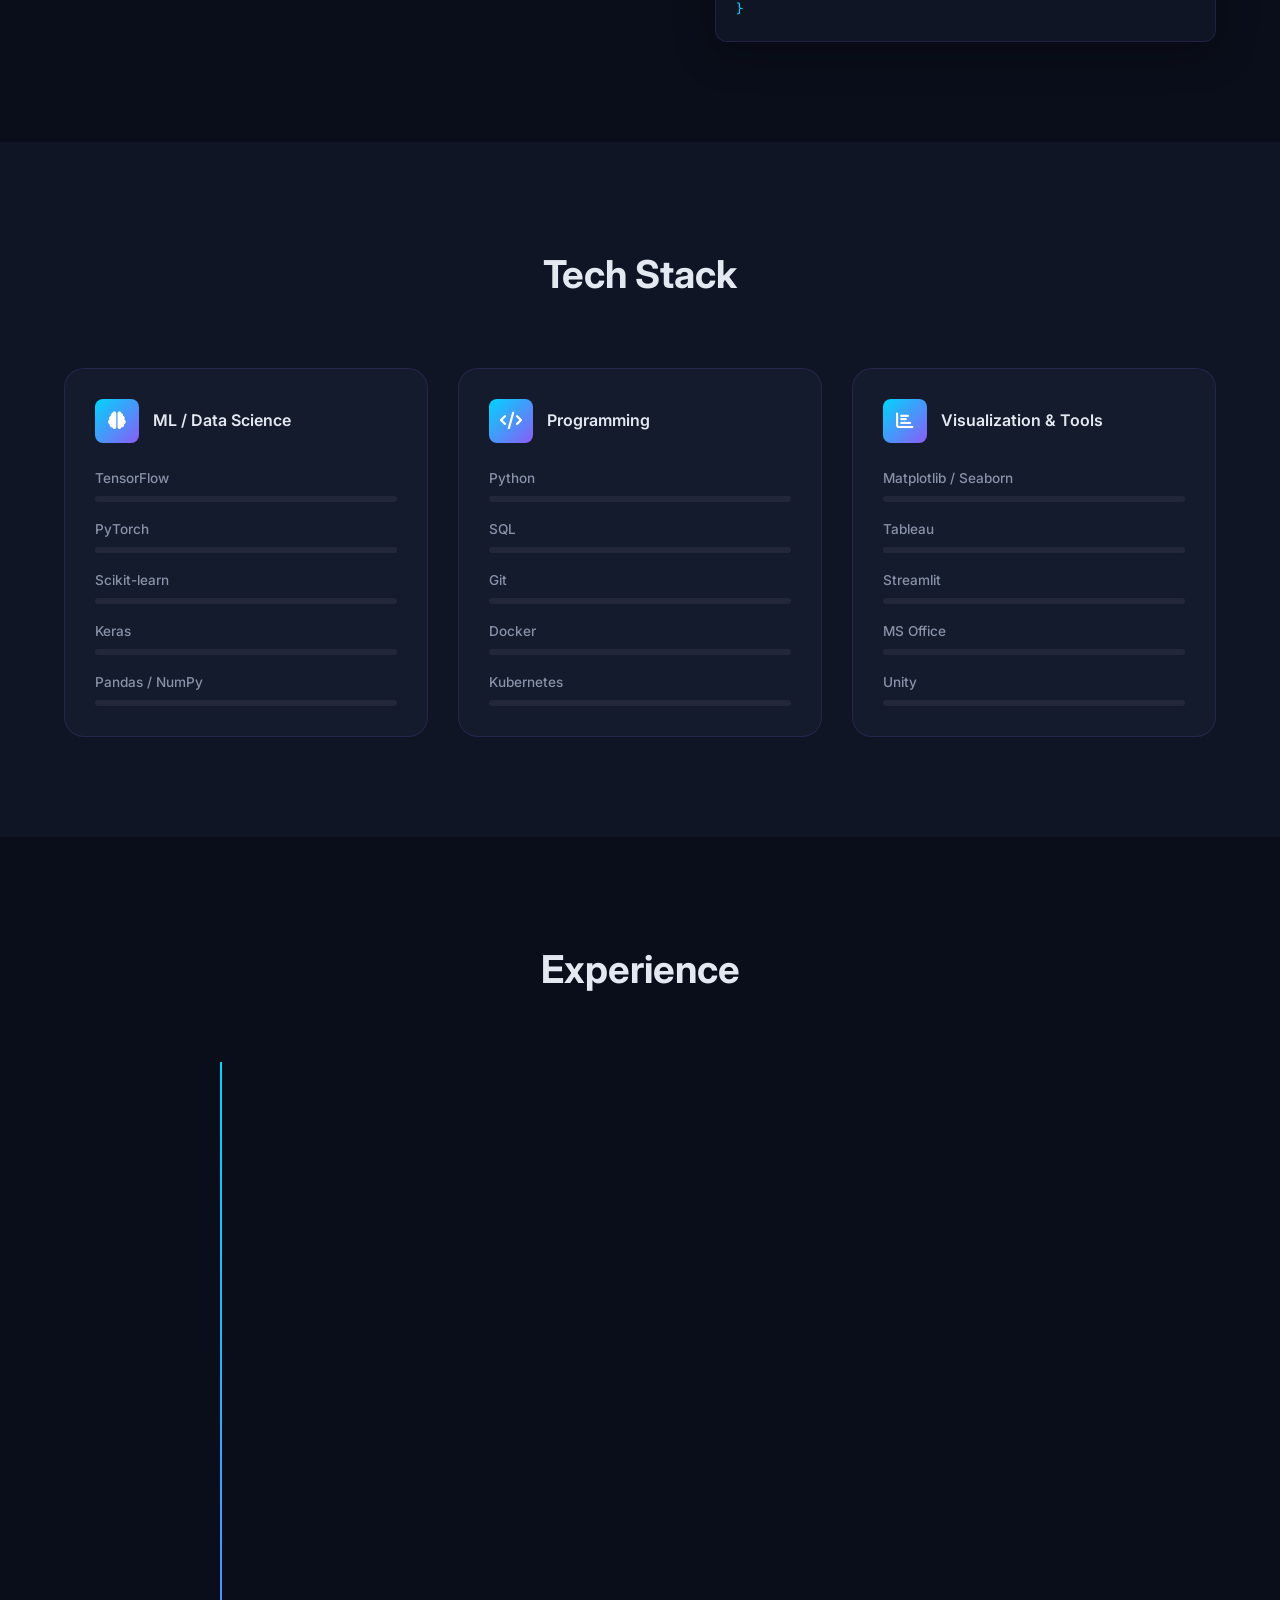
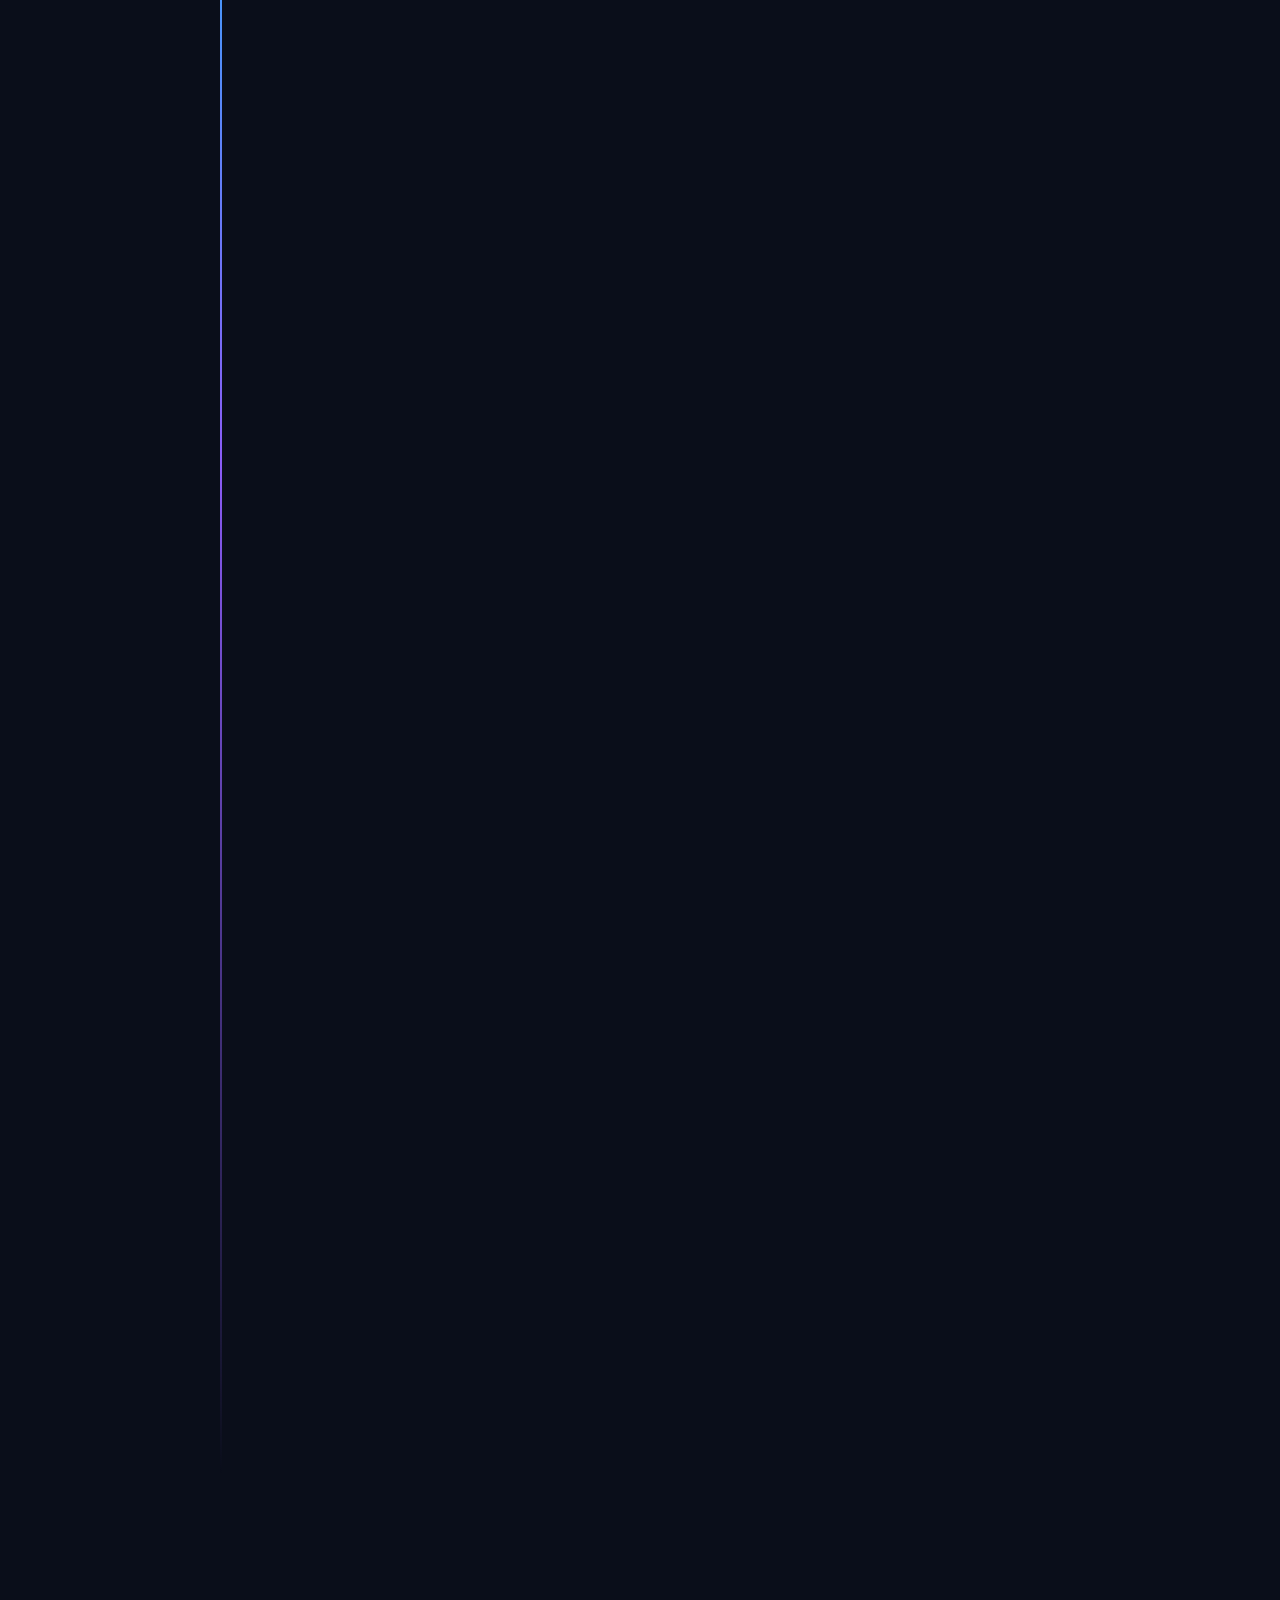
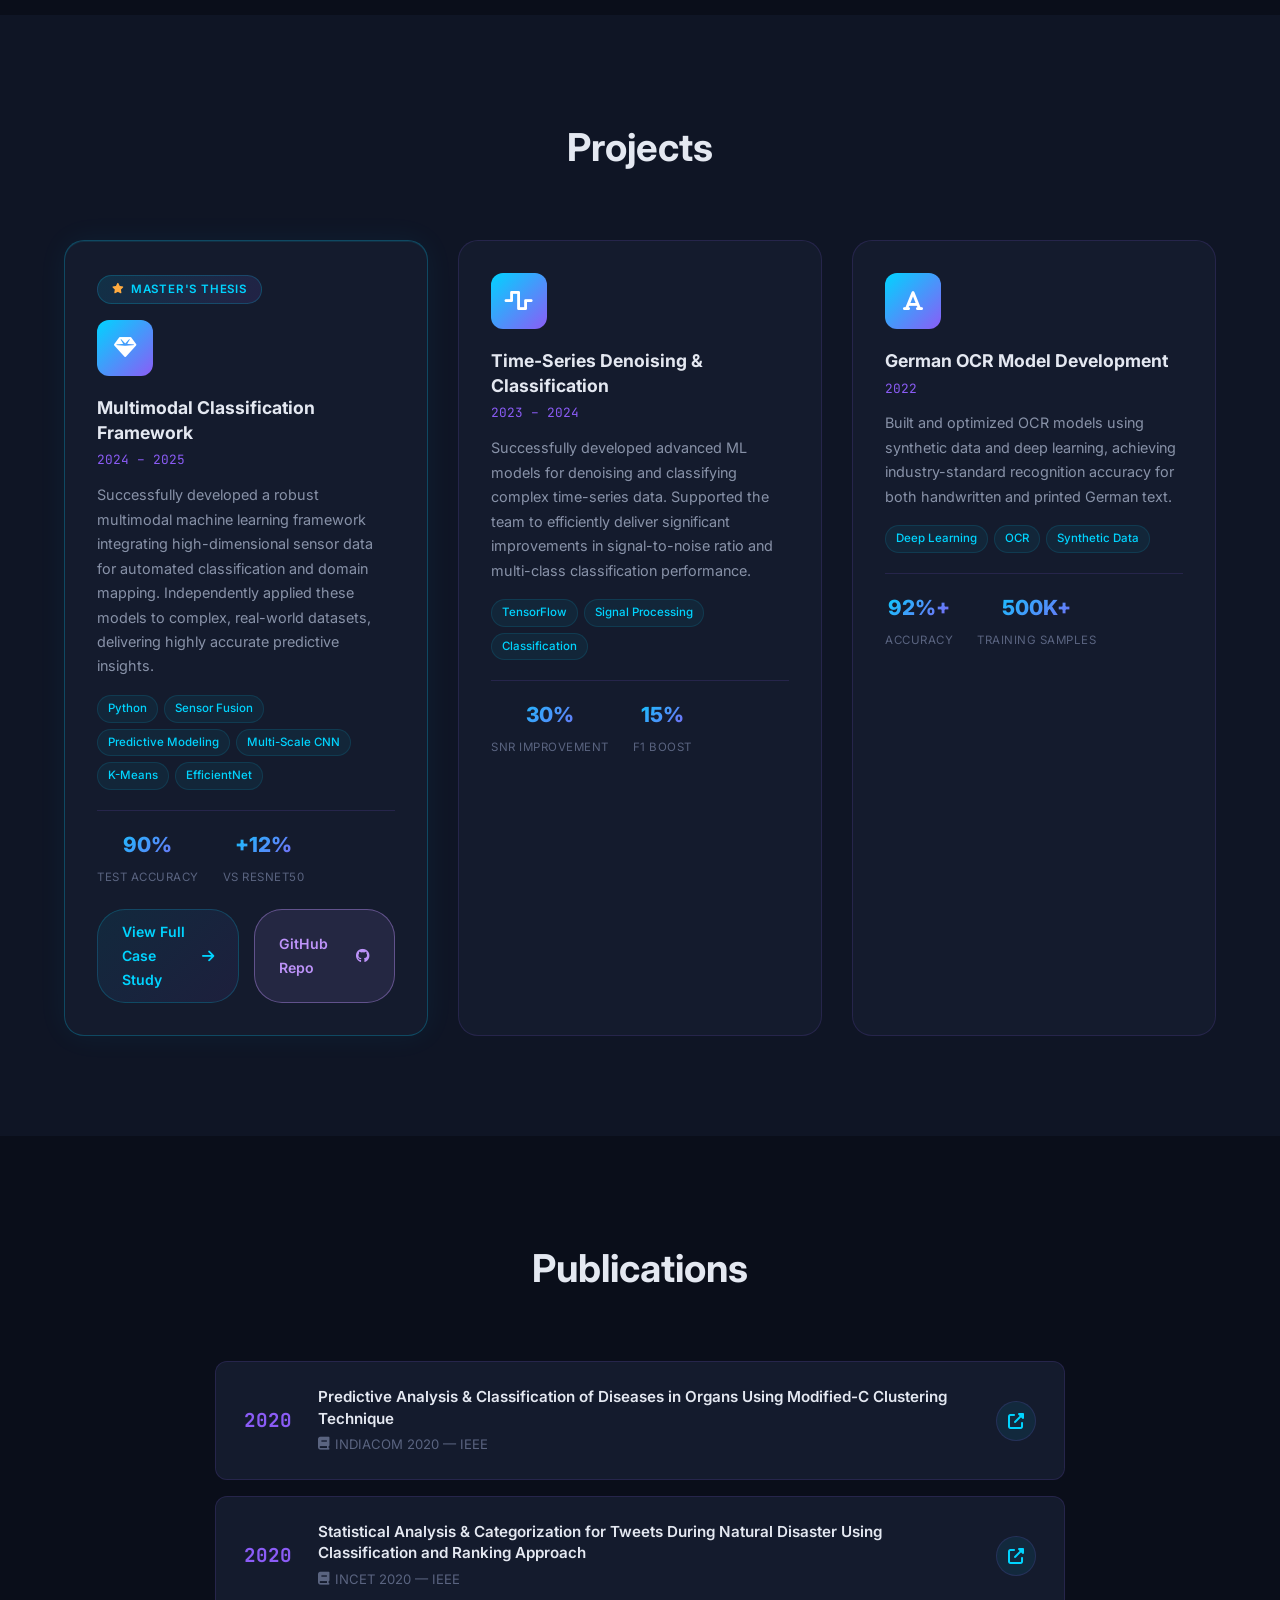
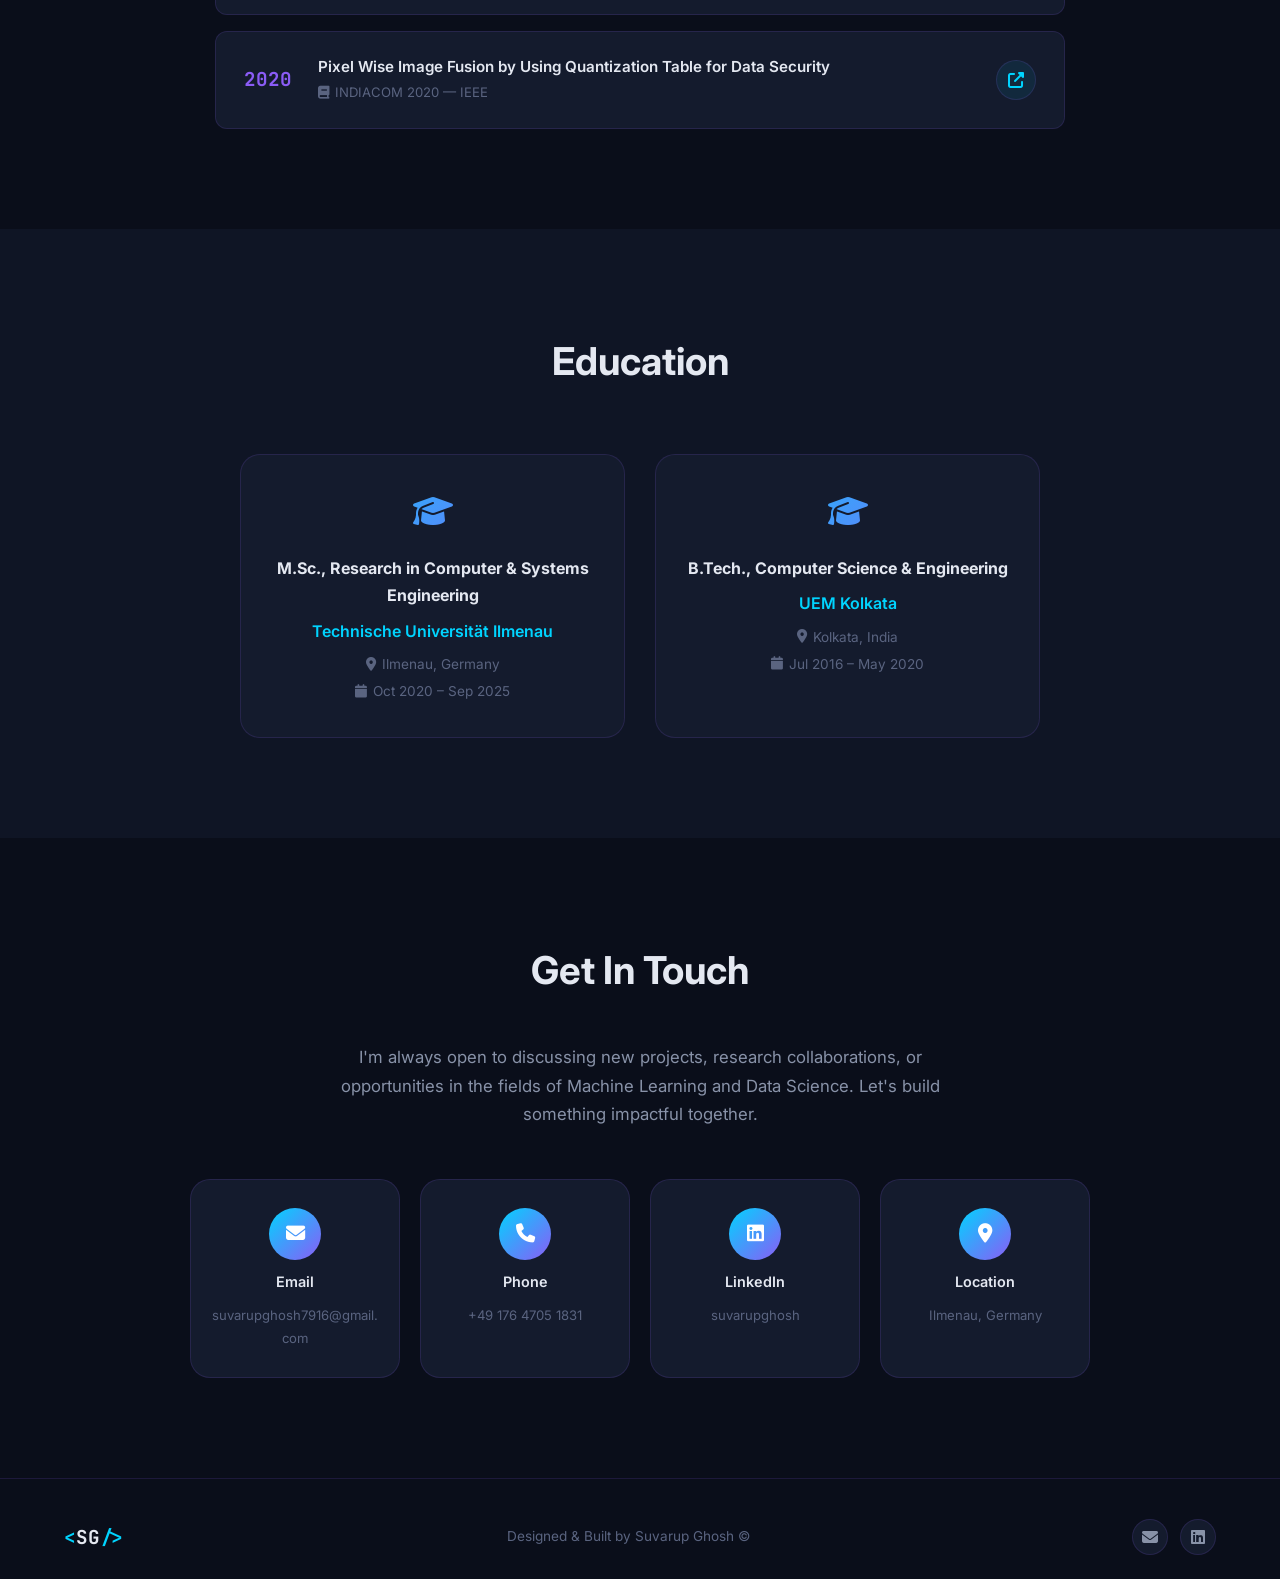
==== commit 20ad721a: "Refactor portfolio content for broader ML focus" ====
--- a/index.html
+++ b/index.html
@@ -49,7 +49,7 @@
                     <span class="cursor">|</span>
                 </div>
                 <p class="hero-description">
-                    Data Scientist &amp; Machine Learning Engineer with 3+ years of experience delivering AI solutions in <strong>geoscience</strong>, <strong>seismic analysis</strong>, and <strong>computer vision</strong>.
+                    Data Scientist &amp; Machine Learning Engineer with 3+ years of experience building scalable AI solutions, driving end-to-end ML lifecycles, and solving complex problems with data.
                 </p>
                 <div class="hero-cta">
                     <a href="#projects" class="btn btn-primary btn-cta">
@@ -114,13 +114,13 @@
                         With a strong academic foundation — an <strong>M.Sc. in Research in Computer & Systems Engineering</strong> from TU Ilmenau and a <strong>B.Tech in Computer Science</strong> from UEM Kolkata — I bridge the gap between cutting-edge research and practical engineering.
                     </p>
                     <p>
-                        My work spans <strong>hyperspectral imaging</strong>, <strong>seismic signal processing</strong>, <strong>OCR systems</strong>, and <strong>geochemical domain analysis</strong>. I thrive on turning complex data into clear, impactful models.
+                        My work spans <strong>end-to-end model development</strong>, <strong>advanced signal processing</strong>, <strong>computer vision</strong>, and <strong>predictive analytics</strong>. I thrive on turning complex, unstructured data into clear, impactful, and deployable models.
                     </p>
                     <div class="about-tags">
-                        <span class="tag"><i class="fas fa-mountain"></i> Geoscience AI</span>
+                        <span class="tag"><i class="fas fa-cogs"></i> End-to-End ML</span>
                         <span class="tag"><i class="fas fa-wave-square"></i> Signal Processing</span>
                         <span class="tag"><i class="fas fa-eye"></i> Computer Vision</span>
-                        <span class="tag"><i class="fas fa-microscope"></i> Spectral Analysis</span>
+                        <span class="tag"><i class="fas fa-chart-pie"></i> Predictive Analytics</span>
                     </div>
                 </div>
                 <div class="about-card">
@@ -144,7 +144,7 @@
   "interests": [
     "Machine Learning",
     "Deep Learning",
-    "Geoscience AI",
+    "Predictive Modeling",
     "Computer Vision"
   ],
   "languages": ["English (C1)", "German (A1/A2)"]
@@ -274,15 +274,14 @@
                             </span>
                         </div>
                         <ul class="timeline-details">
-                            <li>Developed a hyperspectral imaging (HSI) model integrating spectral and textural features, increasing lithology classification accuracy by <strong>20%</strong>.</li>
-                            <li>Engineered a supervised model combining HSI and XRF data, achieving <strong>90%</strong> test accuracy on unseen drill cores.</li>
-                            <li>Applied unsupervised ML for geological domain segmentation, accelerating key element identification.</li>
-                            <li>Conducted multi-sensor analyses with ANCORELOG in <strong>Chile</strong> and <strong>Sweden</strong>.</li>
-                            <li>Delivered results for both field operations and publications.</li>
+                            <li><strong>Successfully developed</strong> a multimodal machine learning framework integrating diverse high-dimensional datasets, increasing classification accuracy by <strong>20%</strong>.</li>
+                            <li><strong>Independently applied</strong> advanced supervised learning techniques to build robust predictive models, achieving <strong>90%</strong> test accuracy on unseen, complex real-world data.</li>
+                            <li><strong>Engineered</strong> unsupervised ML pipelines for clustering and domain segmentation, accelerating the extraction of critical insights.</li>
+                            <li><strong>Supported the team to efficiently deliver</strong> high-impact results for both operational deployment and academic publications.</li>
                         </ul>
                         <div class="timeline-tags">
-                            <span>Hyperspectral Imaging</span>
-                            <span>XRF Analysis</span>
+                            <span>Multimodal ML</span>
+                            <span>Predictive Modeling</span>
                             <span>Unsupervised ML</span>
                         </div>
                         <div class="reference-endorsement">
@@ -313,9 +312,9 @@
                             </span>
                         </div>
                         <ul class="timeline-details">
-                            <li>Designed and deployed ML algorithms to denoise seismic data, improving signal-to-noise ratio by <strong>30%</strong>.</li>
-                            <li>Built and validated multi-class classification models, raising F1-score by <strong>15%</strong>.</li>
-                            <li>Led EDA, feature engineering, and validation using Python and TensorFlow.</li>
+                            <li><strong>Successfully developed and deployed</strong> specialized ML algorithms to denoise complex time-series data, improving the signal-to-noise ratio by <strong>30%</strong>.</li>
+                            <li><strong>Independently applied</strong> robust techniques to build multi-class classification models, raising the F1-score by <strong>15%</strong>.</li>
+                            <li><strong>Supported the team to efficiently deliver</strong> end-to-end solutions through rigorous EDA, feature engineering, and model validation.</li>
                         </ul>
                         <div class="timeline-tags">
                             <span>Seismic Analysis</span>
@@ -341,9 +340,9 @@
                             </span>
                         </div>
                         <ul class="timeline-details">
-                            <li>Created synthetic German text datasets, expanding OCR training data by <strong>500,000+</strong> samples.</li>
-                            <li>Co-developed OCR models achieving <strong>92%+</strong> accuracy for handwritten and printed text.</li>
-                            <li>Improved models through iterative evaluation and feedback.</li>
+                            <li><strong>Independently applied</strong> data generation strategies to create synthetic datasets, expanding training data by <strong>500,000+</strong> samples.</li>
+                            <li><strong>Successfully developed</strong> deep learning models for complex vision tasks, achieving <strong>92%+</strong> accuracy in production-like scenarios.</li>
+                            <li><strong>Supported the team to efficiently deliver</strong> improved models through rigorous iterative evaluation and testing.</li>
                         </ul>
                         <div class="timeline-tags">
                             <span>OCR</span>
@@ -369,9 +368,9 @@
                             </span>
                         </div>
                         <ul class="timeline-details">
-                            <li>Built client-server solutions with React.js and Leaflet for the KuVis project.</li>
-                            <li>Integrated MySQL and Docker, reducing deployment time by <strong>40%</strong>.</li>
-                            <li>Enhanced reliability and scalability via robust integration.</li>
+                            <li><strong>Successfully developed</strong> full-stack client-server solutions using modern web frameworks.</li>
+                            <li><strong>Independently applied</strong> containerization and database optimizations, reducing deployment time by <strong>40%</strong>.</li>
+                            <li><strong>Supported the team to efficiently deliver</strong> highly reliable and scalable software architectures.</li>
                         </ul>
                         <div class="timeline-tags">
                             <span>React.js</span>
@@ -427,15 +426,15 @@
                     <div class="project-icon">
                         <i class="fas fa-gem"></i>
                     </div>
-                    <h3>Hyperspectral & XRF Lithology Classification</h3>
+                    <h3>Multimodal Classification Framework</h3>
                     <p class="project-period">2024 – 2025</p>
                     <p class="project-desc">
-                        Built a dual-purpose multimodal ML framework integrating Hyperspectral Imaging and X-ray Fluorescence data for automated lithological classification and geochemical domain mapping in drill cores. Validated on field data from Chile and Sweden.
+                        Successfully developed a robust multimodal machine learning framework integrating high-dimensional sensor data for automated classification and domain mapping. Independently applied these models to complex, real-world datasets, delivering highly accurate predictive insights.
                     </p>
                     <div class="project-tags">
                         <span>Python</span>
-                        <span>HSI</span>
-                        <span>XRF</span>
+                        <span>Sensor Fusion</span>
+                        <span>Predictive Modeling</span>
                         <span>Multi-Scale CNN</span>
                         <span>K-Means</span>
                         <span>EfficientNet</span>
@@ -467,10 +466,10 @@
                     <div class="project-icon">
                         <i class="fas fa-wave-square"></i>
                     </div>
-                    <h3>Seismic Event Denoising & Classification</h3>
+                    <h3>Time-Series Denoising & Classification</h3>
                     <p class="project-period">2023 – 2024</p>
                     <p class="project-desc">
-                        Developed advanced ML models for denoising and classifying seismic data, supporting improved geoscience monitoring. Achieved significant improvements in signal-to-noise ratio and multi-class classification performance.
+                        Successfully developed advanced ML models for denoising and classifying complex time-series data. Supported the team to efficiently deliver significant improvements in signal-to-noise ratio and multi-class classification performance.
                     </p>
                     <div class="project-tags">
                         <span>TensorFlow</span>
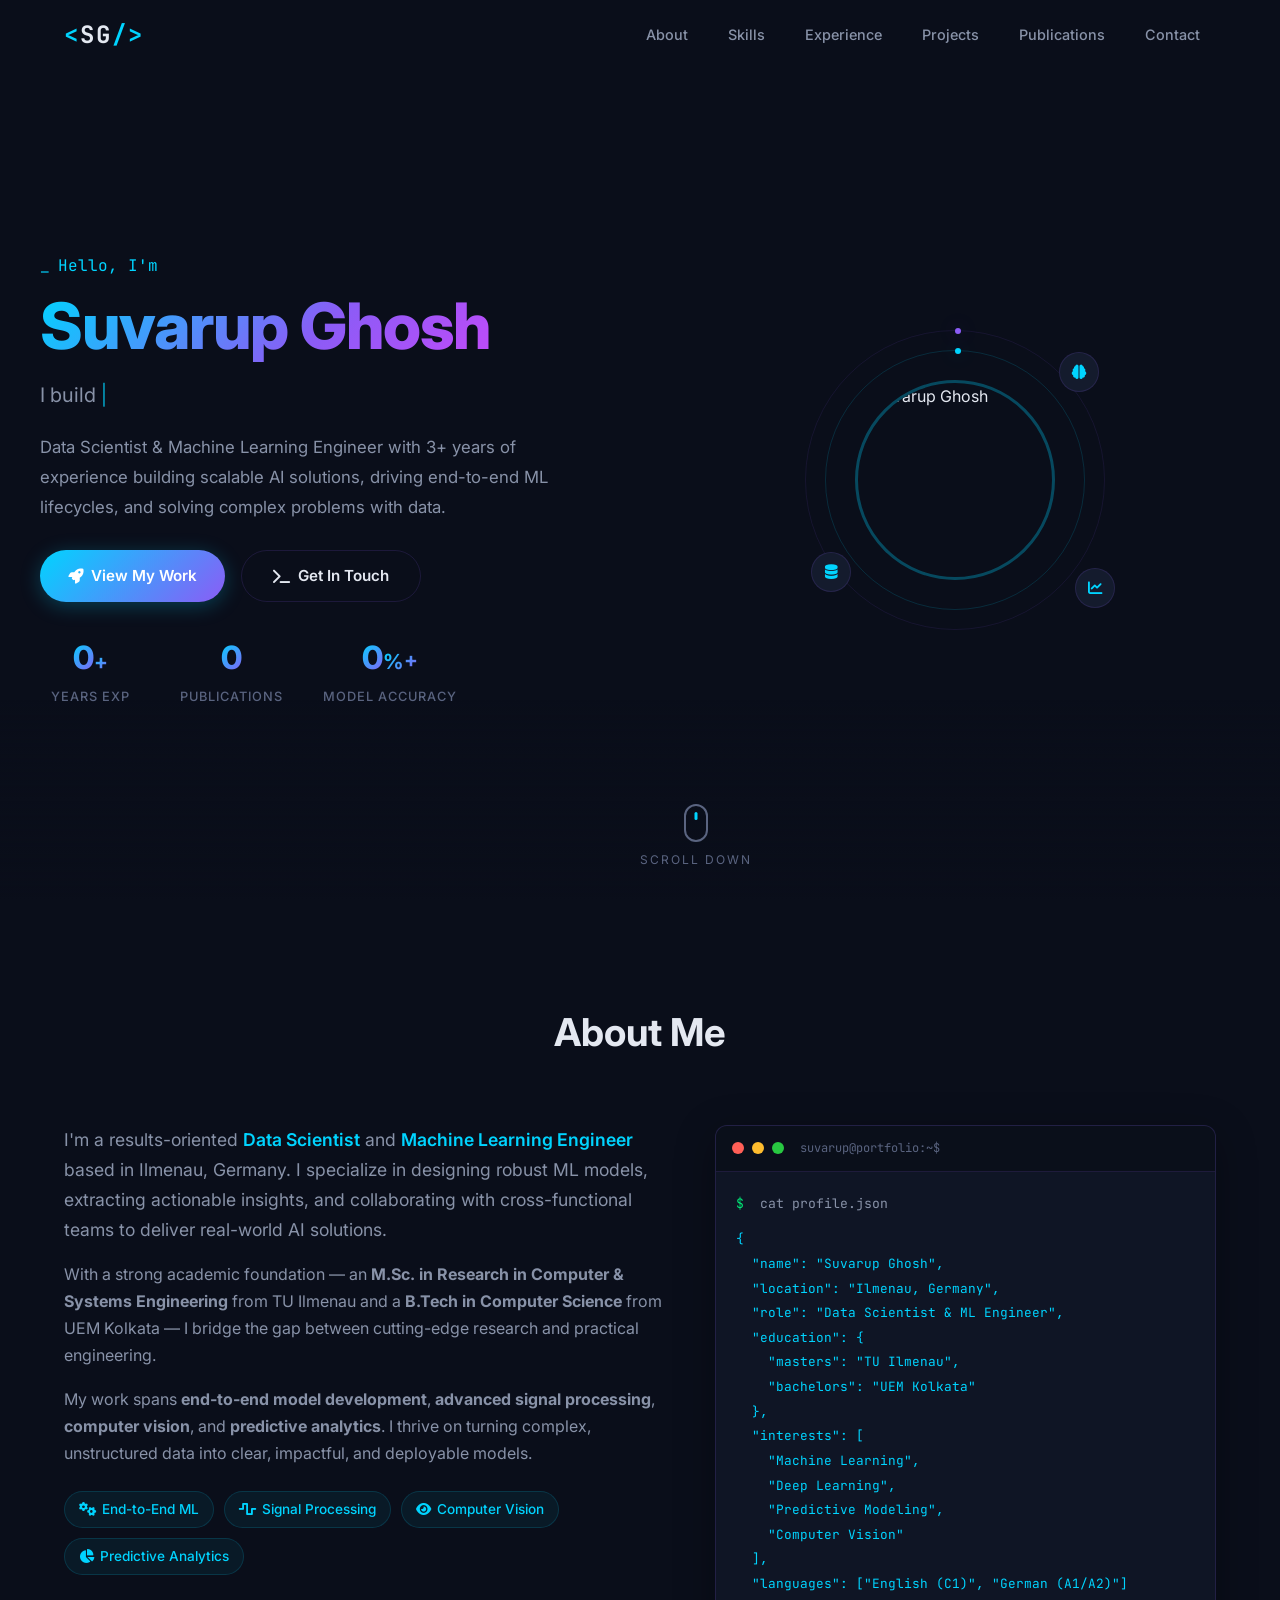
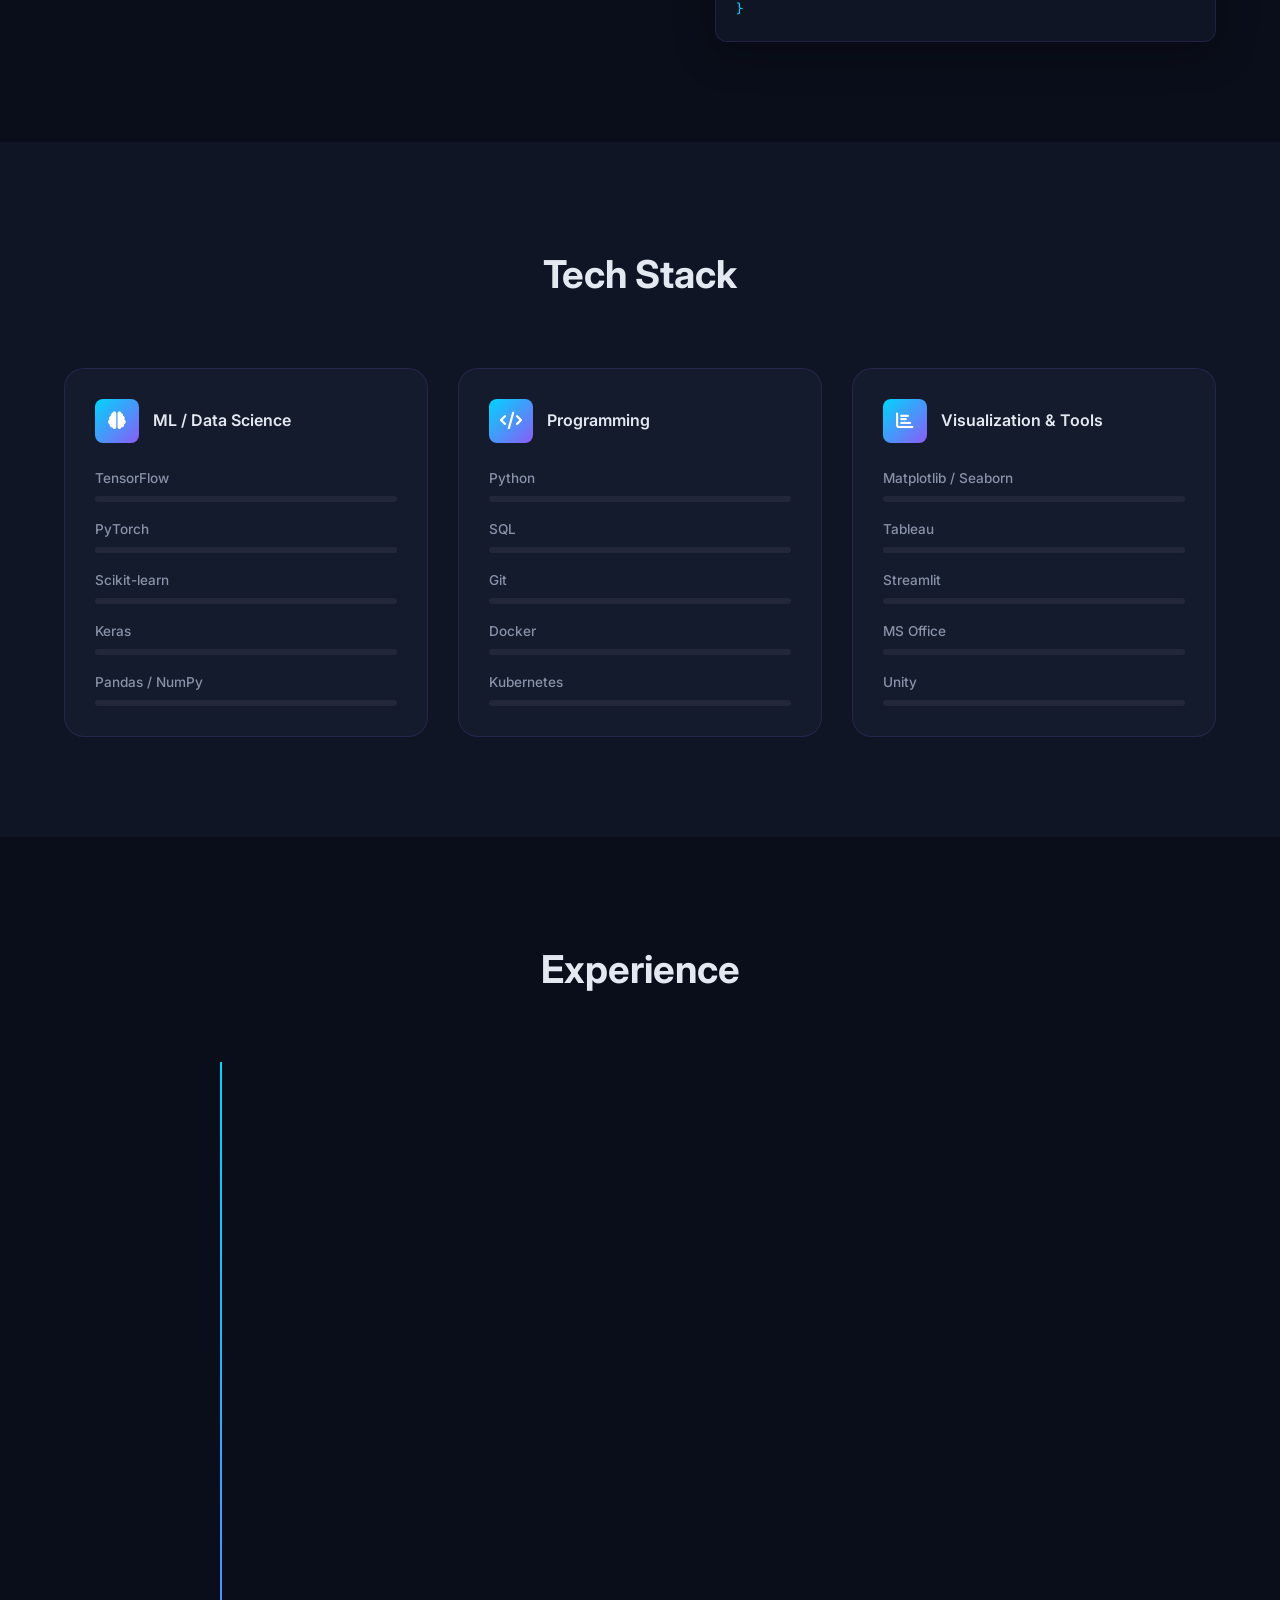
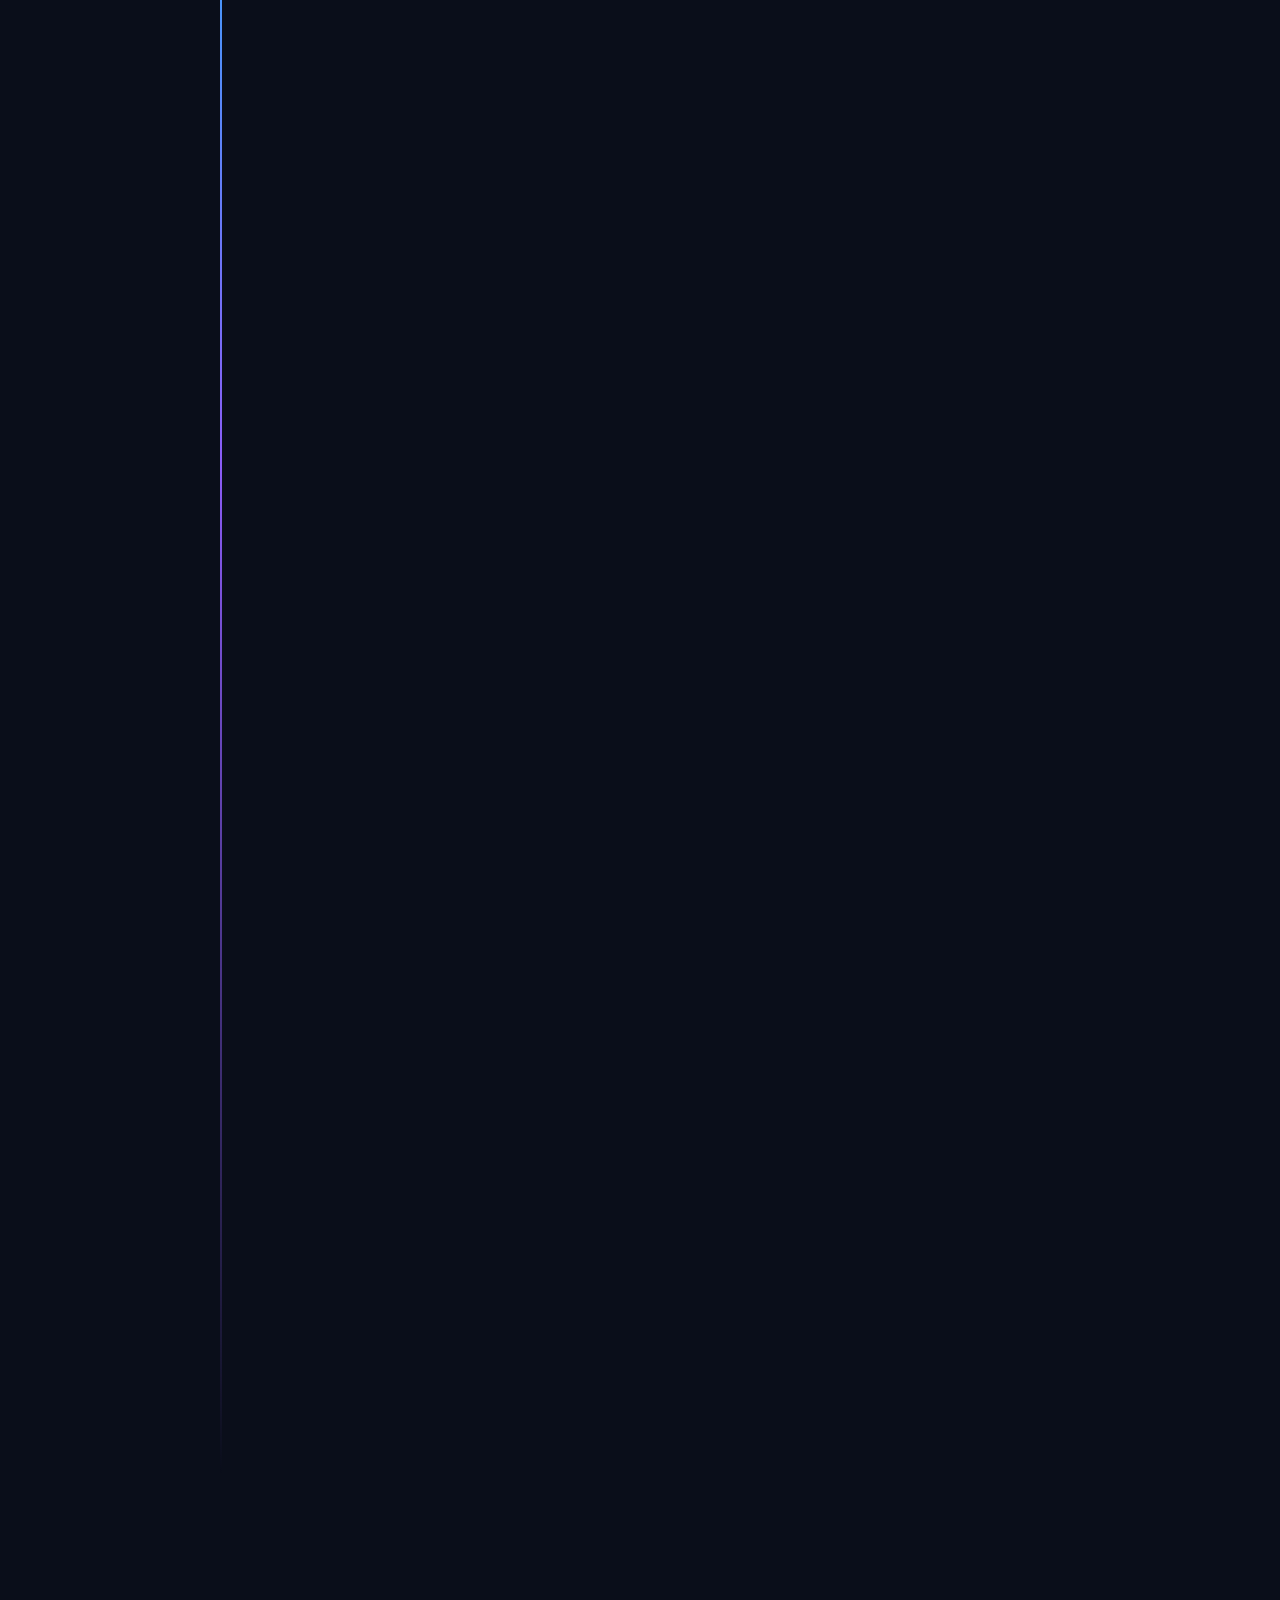
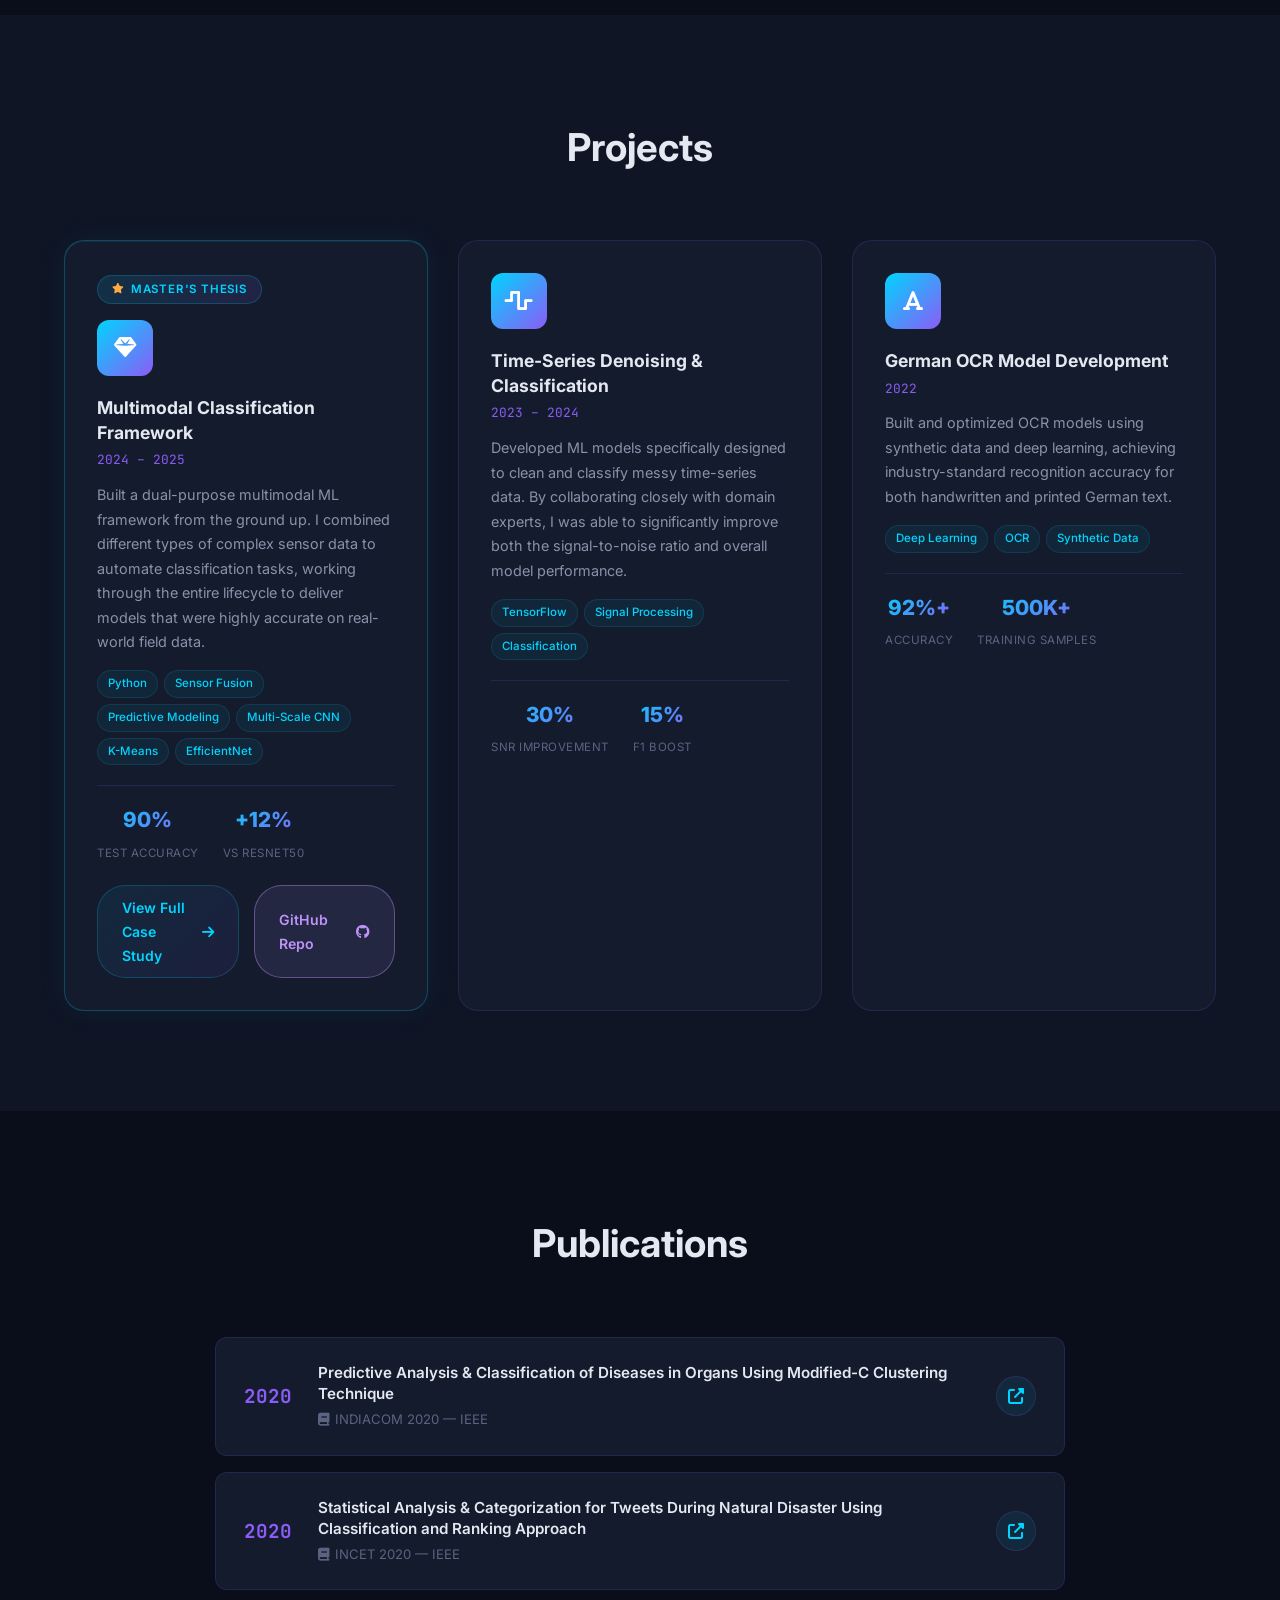
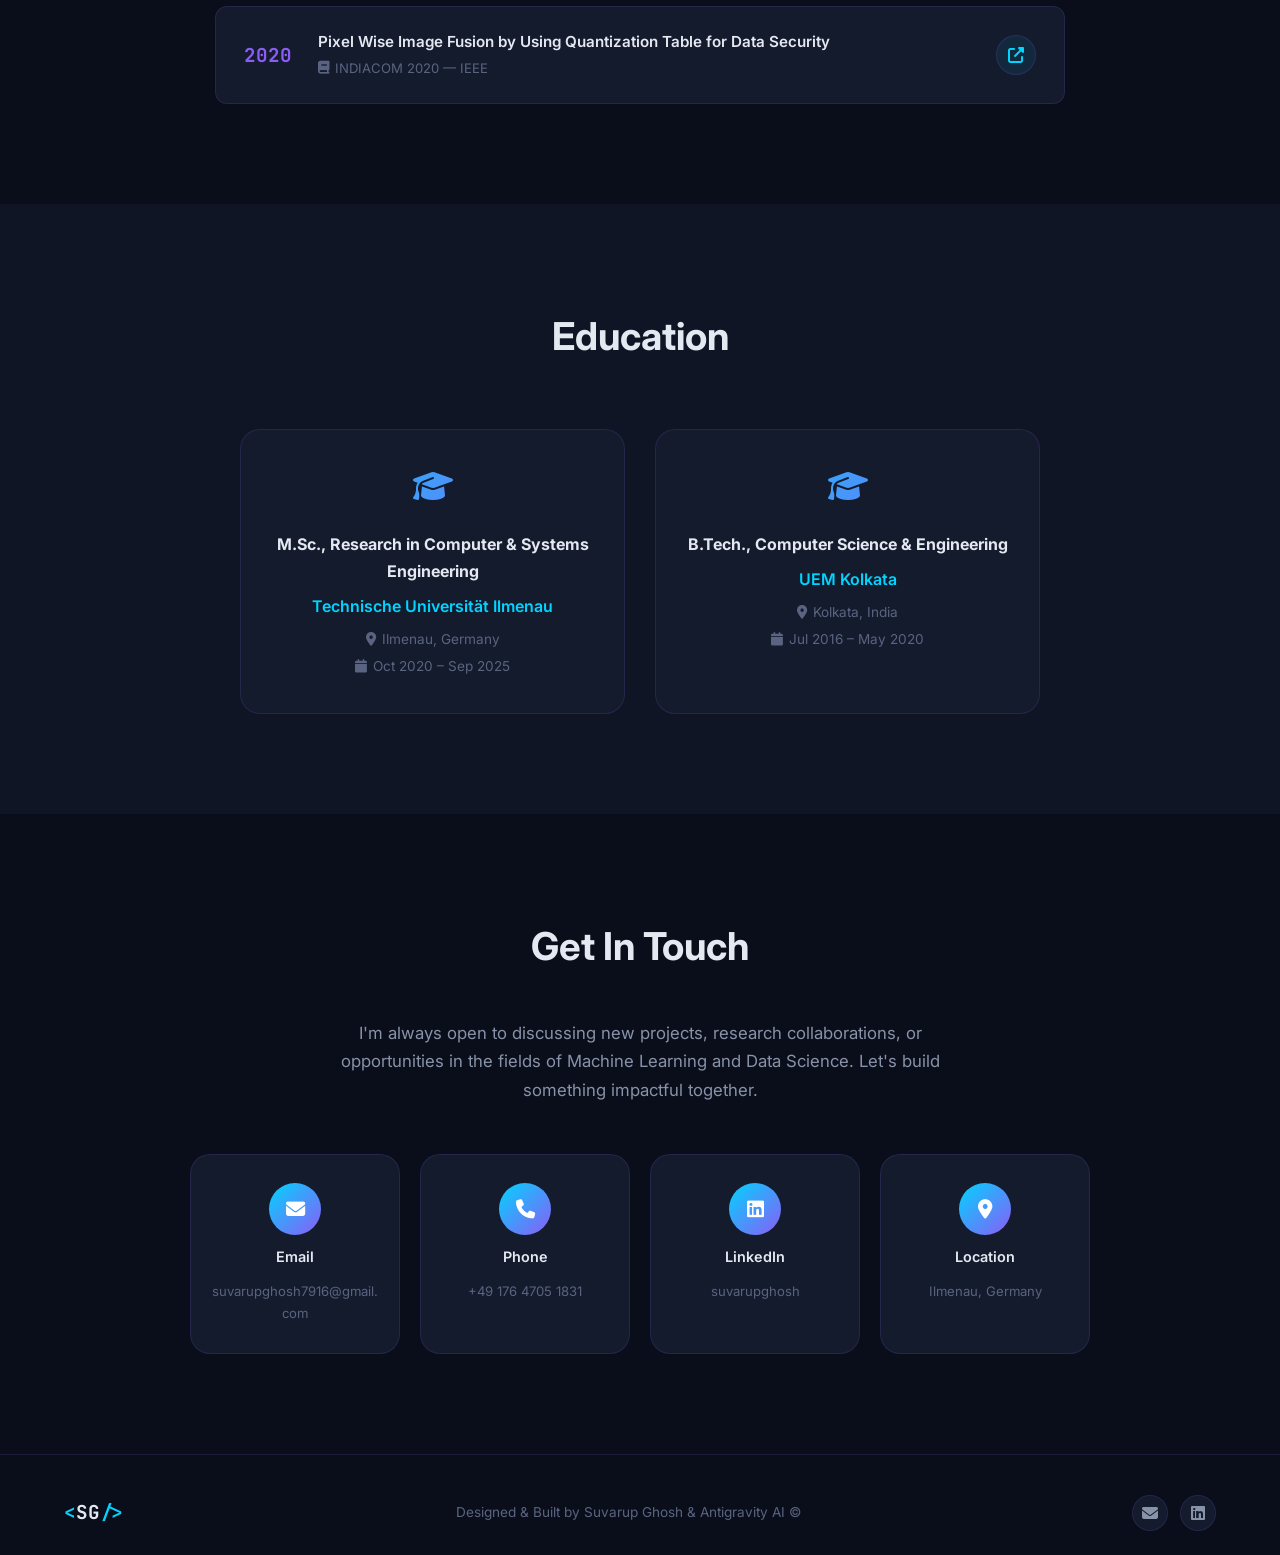
==== commit 536e8b9f: "Refactor experience phrasing and add AI credit" ====
--- a/index.html
+++ b/index.html
@@ -274,10 +274,10 @@
                             </span>
                         </div>
                         <ul class="timeline-details">
-                            <li><strong>Successfully developed</strong> a multimodal machine learning framework integrating diverse high-dimensional datasets, increasing classification accuracy by <strong>20%</strong>.</li>
-                            <li><strong>Independently applied</strong> advanced supervised learning techniques to build robust predictive models, achieving <strong>90%</strong> test accuracy on unseen, complex real-world data.</li>
-                            <li><strong>Engineered</strong> unsupervised ML pipelines for clustering and domain segmentation, accelerating the extraction of critical insights.</li>
-                            <li><strong>Supported the team to efficiently deliver</strong> high-impact results for both operational deployment and academic publications.</li>
+                            <li><strong>Built</strong> a multimodal machine learning framework from scratch, combining complex datasets to boost classification accuracy by <strong>20%</strong>.</li>
+                            <li><strong>Tackled the challenge</strong> of processing unseen, messy real-world data by designing supervised learning models that achieved <strong>90%</strong> test accuracy.</li>
+                            <li><strong>Developed</strong> clustering pipelines to automatically segment domains, helping the team extract critical insights much faster.</li>
+                            <li><strong>Worked hand-in-hand</strong> with domain experts and researchers to turn academic theories into deployable, operational models.</li>
                         </ul>
                         <div class="timeline-tags">
                             <span>Multimodal ML</span>
@@ -312,9 +312,9 @@
                             </span>
                         </div>
                         <ul class="timeline-details">
-                            <li><strong>Successfully developed and deployed</strong> specialized ML algorithms to denoise complex time-series data, improving the signal-to-noise ratio by <strong>30%</strong>.</li>
-                            <li><strong>Independently applied</strong> robust techniques to build multi-class classification models, raising the F1-score by <strong>15%</strong>.</li>
-                            <li><strong>Supported the team to efficiently deliver</strong> end-to-end solutions through rigorous EDA, feature engineering, and model validation.</li>
+                            <li><strong>Created and deployed</strong> targeted ML algorithms to clear up noisy time-series data, successfully improving the signal-to-noise ratio by <strong>30%</strong>.</li>
+                            <li><strong>Took the lead</strong> on building and testing multi-class classification models, directly raising the F1-score by <strong>15%</strong>.</li>
+                            <li><strong>Teamed up</strong> with researchers to guide the entire process—from initial data exploration to final model validation.</li>
                         </ul>
                         <div class="timeline-tags">
                             <span>Seismic Analysis</span>
@@ -340,9 +340,9 @@
                             </span>
                         </div>
                         <ul class="timeline-details">
-                            <li><strong>Independently applied</strong> data generation strategies to create synthetic datasets, expanding training data by <strong>500,000+</strong> samples.</li>
-                            <li><strong>Successfully developed</strong> deep learning models for complex vision tasks, achieving <strong>92%+</strong> accuracy in production-like scenarios.</li>
-                            <li><strong>Supported the team to efficiently deliver</strong> improved models through rigorous iterative evaluation and testing.</li>
+                            <li><strong>Solved data scarcity</strong> by writing custom generation scripts, expanding our training datasets by over <strong>500,000</strong> synthetic samples.</li>
+                            <li><strong>Worked alongside senior developers</strong> to build deep learning models for complex vision tasks, hitting <strong>92%+</strong> accuracy.</li>
+                            <li><strong>Helped the team</strong> continuously refine and improve our models through rigorous, iterative testing cycles.</li>
                         </ul>
                         <div class="timeline-tags">
                             <span>OCR</span>
@@ -368,9 +368,9 @@
                             </span>
                         </div>
                         <ul class="timeline-details">
-                            <li><strong>Successfully developed</strong> full-stack client-server solutions using modern web frameworks.</li>
-                            <li><strong>Independently applied</strong> containerization and database optimizations, reducing deployment time by <strong>40%</strong>.</li>
-                            <li><strong>Supported the team to efficiently deliver</strong> highly reliable and scalable software architectures.</li>
+                            <li><strong>Built</strong> full-stack client-server web applications from the ground up for the KuVis project.</li>
+                            <li><strong>Took the initiative</strong> to introduce Docker containerization and optimize our databases, cutting down deployment times by <strong>40%</strong>.</li>
+                            <li><strong>Supported my team</strong> in delivering software that was not only functional but highly reliable and scalable.</li>
                         </ul>
                         <div class="timeline-tags">
                             <span>React.js</span>
@@ -429,7 +429,7 @@
                     <h3>Multimodal Classification Framework</h3>
                     <p class="project-period">2024 – 2025</p>
                     <p class="project-desc">
-                        Successfully developed a robust multimodal machine learning framework integrating high-dimensional sensor data for automated classification and domain mapping. Independently applied these models to complex, real-world datasets, delivering highly accurate predictive insights.
+                        Built a dual-purpose multimodal ML framework from the ground up. I combined different types of complex sensor data to automate classification tasks, working through the entire lifecycle to deliver models that were highly accurate on real-world field data.
                     </p>
                     <div class="project-tags">
                         <span>Python</span>
@@ -469,7 +469,7 @@
                     <h3>Time-Series Denoising & Classification</h3>
                     <p class="project-period">2023 – 2024</p>
                     <p class="project-desc">
-                        Successfully developed advanced ML models for denoising and classifying complex time-series data. Supported the team to efficiently deliver significant improvements in signal-to-noise ratio and multi-class classification performance.
+                        Developed ML models specifically designed to clean and classify messy time-series data. By collaborating closely with domain experts, I was able to significantly improve both the signal-to-noise ratio and overall model performance.
                     </p>
                     <div class="project-tags">
                         <span>TensorFlow</span>
@@ -627,7 +627,7 @@
                 <div class="footer-logo">
                     <span class="logo-bracket">&lt;</span>SG<span class="logo-bracket">/&gt;</span>
                 </div>
-                <p>Designed & Built by Suvarup Ghosh &copy; <span id="currentYear"></span></p>
+                <p>Designed & Built by Suvarup Ghosh & Antigravity AI &copy; <span id="currentYear"></span></p>
                 <div class="footer-social">
                     <a href="mailto:suvarupghosh7916@gmail.com" aria-label="Email"><i class="fas fa-envelope"></i></a>
                     <a href="https://www.linkedin.com/in/suvarupghosh-56784a184" target="_blank" aria-label="LinkedIn"><i class="fab fa-linkedin"></i></a>
